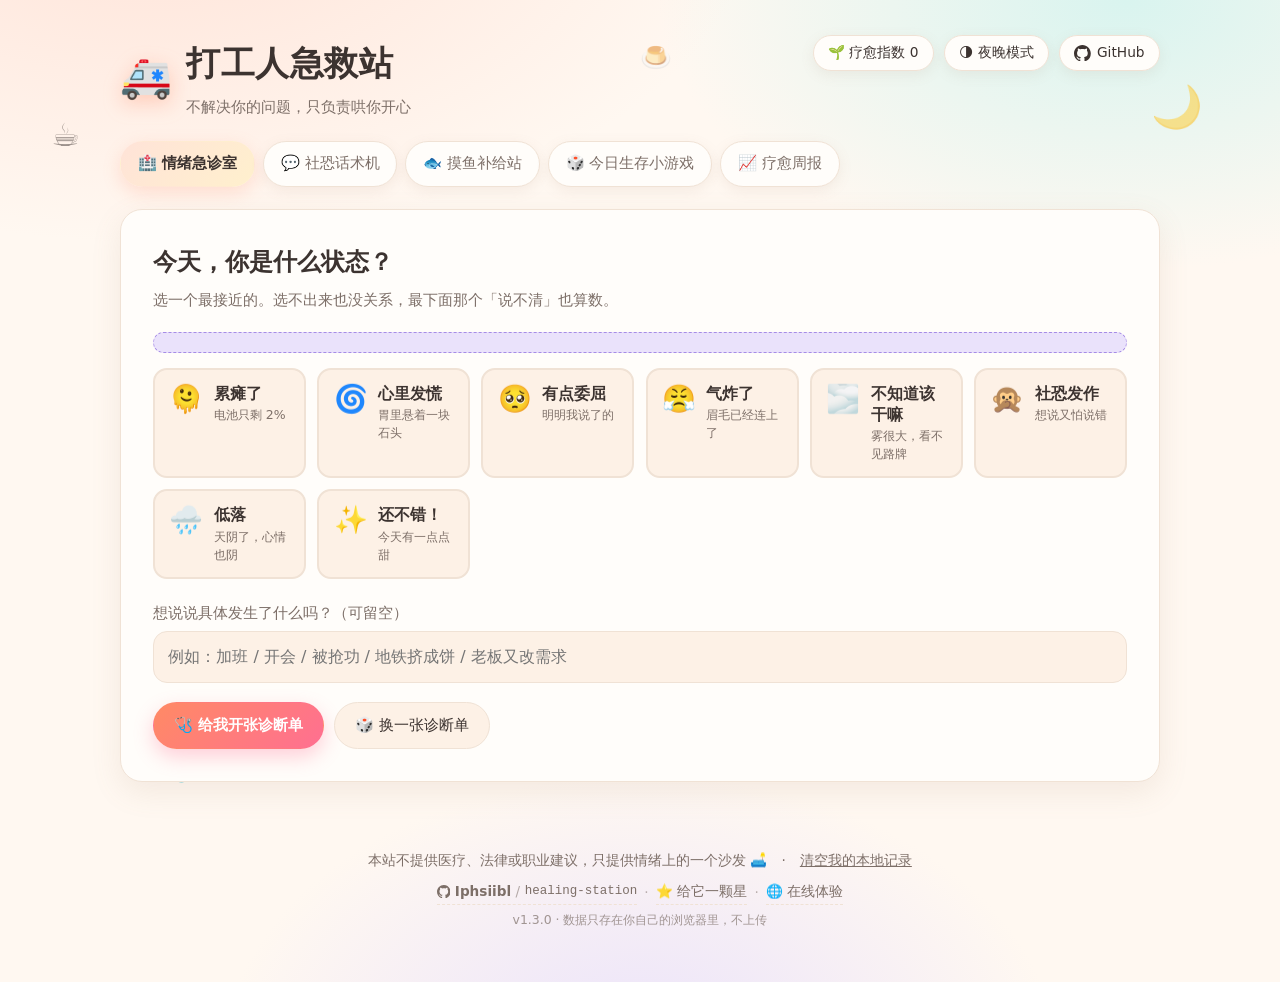
==== healing-station/index.html @ 56b5a08f "feat: 打工人急救站 v1.3.0 —— 五个模块 + GitHub Pages 自动发布 - 情绪急诊室 / 社恐话术机 / 摸鱼补给站 / 今日生存小游戏 / 疗愈周报 - v1.2.1 修复" ====
<!doctype html>
<html lang="zh-CN">
<head>
<meta charset="utf-8">
<meta name="viewport" content="width=device-width, initial-scale=1, viewport-fit=cover">
<title>打工人急救站 · 一个只负责哄你的小站</title>
<meta name="description" content="打工人急救站：情绪急诊室、社恐话术机、摸鱼补给站、今日生存小游戏。把上班的苦，兑换成一点甜。">
<link rel="icon" href="data:image/svg+xml,%3Csvg xmlns='http://www.w3.org/2000/svg' viewBox='0 0 100 100'%3E%3Ctext y='.9em' font-size='90'%3E🚑%3C/text%3E%3C/svg%3E">
<link rel="stylesheet" href="assets/styles.css">
</head>
<body>
<a class="skip-link" href="#main">跳到主要内容</a>

<div class="bg-deco" aria-hidden="true">
  <span class="blob blob-1">☕</span>
  <span class="blob blob-2">🌙</span>
  <span class="blob blob-3">🫧</span>
  <span class="blob blob-4">🌿</span>
  <span class="blob blob-5">🍮</span>
</div>

<header class="site-header">
  <div class="brand">
    <span class="brand-mark" aria-hidden="true">🚑</span>
    <div class="brand-text">
      <h1>打工人急救站</h1>
      <p class="brand-sub">不解决你的问题，只负责哄你开心</p>
    </div>
  </div>
  <div class="header-tools">
    <button class="chip chip-btn" id="energyChip" type="button" title="点击查看本周疗愈周报">疗愈指数 0</button>
    <button class="chip-btn" id="themeToggle" type="button" aria-pressed="false">🌗 夜晚模式</button>
    <a class="chip-btn gh-chip" href="https://github.com/Iphsiibl/healing-station" target="_blank" rel="noopener noreferrer"
       title="本项目的 GitHub 仓库：Iphsiibl/healing-station" aria-label="本项目的 GitHub 仓库 Iphsiibl/healing-station">
      <svg class="gh-mark" viewBox="0 0 16 16" aria-hidden="true" focusable="false"><path fill="currentColor" d="M8 0C3.58 0 0 3.58 0 8c0 3.54 2.29 6.53 5.47 7.59.4.07.55-.17.55-.38 0-.19-.01-.82-.01-1.49-2.01.37-2.53-.49-2.69-.94-.09-.23-.48-.94-.82-1.13-.28-.15-.68-.52-.01-.53.63-.01 1.08.58 1.23.82.72 1.21 1.87.87 2.33.66.07-.52.28-.87.51-1.07-1.78-.2-3.64-.89-3.64-3.95 0-.87.31-1.59.82-2.15-.08-.2-.36-1.02.08-2.12 0 0 .67-.21 2.2.82.64-.18 1.32-.27 2-.27s1.36.09 2 .27c1.53-1.04 2.2-.82 2.2-.82.44 1.1.16 1.92.08 2.12.51.56.82 1.27.82 2.15 0 3.07-1.87 3.75-3.65 3.95.29.25.54.73.54 1.48 0 1.07-.01 1.93-.01 2.2 0 .21.15.46.55.38A8.012 8.012 0 0 0 16 8c0-4.42-3.58-8-8-8Z"/></svg>
      <span>GitHub</span>
    </a>
  </div>
</header>

<nav class="tabs" role="tablist" aria-label="功能模块">
  <button class="tab is-active" role="tab" id="tab-clinic" aria-controls="panel-clinic" aria-selected="true" type="button">🏥 情绪急诊室</button>
  <button class="tab" role="tab" id="tab-talk" aria-controls="panel-talk" aria-selected="false" type="button">💬 社恐话术机</button>
  <button class="tab" role="tab" id="tab-fish" aria-controls="panel-fish" aria-selected="false" type="button">🐟 摸鱼补给站</button>
  <button class="tab" role="tab" id="tab-game" aria-controls="panel-game" aria-selected="false" type="button">🎲 今日生存小游戏</button>
  <button class="tab" role="tab" id="tab-report" aria-controls="panel-report" aria-selected="false" type="button">📈 疗愈周报</button>
</nav>

<main id="main">
  <!-- ============ 情绪急诊室 ============ -->
  <section class="panel is-active" id="panel-clinic" role="tabpanel" aria-labelledby="tab-clinic" tabindex="-1">
    <form class="card" id="clinicForm" novalidate>
      <h2 class="card-title">今天，你是什么状态？</h2>
      <p class="card-hint">选一个最接近的。选不出来也没关系，最下面那个「说不清」也算数。</p>

      <p class="welcome-back" id="clinicWelcome" hidden></p>

      <div class="mood-grid" id="moodGrid" role="radiogroup" aria-label="选择今天的心情"></div>

      <label class="field" for="clinicKeyword">
        <span class="field-label">想说说具体发生了什么吗？（可留空）</span>
        <input id="clinicKeyword" type="text" maxlength="40" autocomplete="off"
               placeholder="例如：加班 / 开会 / 被抢功 / 地铁挤成饼 / 老板又改需求">
      </label>

      <div class="btn-row">
        <button class="btn primary" type="submit">🩺 给我开张诊断单</button>
        <button class="btn ghost" type="button" id="clinicAgain">🎲 换一张诊断单</button>
      </div>
    </form>

    <div class="result-card" id="clinicResult" hidden aria-live="polite">
      <div class="stamp" aria-hidden="true">已诊断 · 不收费</div>
      <p class="result-kicker" id="clinicMoodName">诊断书</p>
      <h3 class="result-title" id="clinicTitle"></h3>
      <p class="result-cause" id="clinicCause"></p>
      <h4 class="result-sub">🧪 病历分析</h4>
      <ul class="result-list" id="clinicAnalysis"></ul>
      <h4 class="result-sub">💊 今日处方</h4>
      <ul class="result-list remedies" id="clinicRemedies"></ul>
      <h4 class="result-sub">💌 来自值班护士的话</h4>
      <p class="result-blessing" id="clinicBlessing"></p>
      <div class="btn-row">
        <button class="btn ghost" type="button" id="clinicCopy">📋 复制诊断单</button>
        <button class="btn ghost" type="button" id="clinicShare">🔗 复制分享链接</button>
      </div>
    </div>
  </section>

  <!-- ============ 社恐话术机 ============ -->
  <section class="panel" id="panel-talk" role="tabpanel" aria-labelledby="tab-talk" tabindex="-1" hidden>
    <div class="card">
      <h2 class="card-title">遇到什么场面了？</h2>
      <p class="card-hint">挑一个最像你今天的，点一下。话术分三档：<b>怂</b>（安全牌）、<b>稳</b>（专业但有边界）、<b>浪</b>（幽默，胆子大）。</p>
      <div class="scene-grid" id="sceneGrid" role="group" aria-label="选择职场场景"></div>
    </div>

    <div class="result-card" id="talkResult" hidden aria-live="polite">
      <p class="result-kicker" id="talkSceneName">话术</p>
      <h3 class="result-title" id="talkTitle"></h3>
      <div class="tone-tabs" role="tablist" aria-label="选择语气">
        <button class="tone-btn is-active" role="tab" data-tone="safe" aria-selected="true" type="button">🙈 怂 · 安全牌</button>
        <button class="tone-btn" role="tab" data-tone="pro" aria-selected="false" type="button">🧊 稳 · 有边界</button>
        <button class="tone-btn" role="tab" data-tone="wild" aria-selected="false" type="button">🎪 浪 · 胆子大</button>
      </div>
      <div class="reply-card" id="replyCard">
        <p class="reply-text" id="replyText"></p>
        <div class="btn-row">
          <button class="btn primary" type="button" id="replyCopy">📋 复制这句</button>
          <button class="btn ghost" type="button" id="replyReroll">🔁 换一句</button>
        </div>
      </div>
      <p class="tip" id="talkTip"></p>
    </div>
  </section>

  <!-- ============ 摸鱼补给站 ============ -->
  <section class="panel" id="panel-fish" role="tabpanel" aria-labelledby="tab-fish" tabindex="-1" hidden>
    <div class="card">
      <h2 class="card-title">先假装你在工作</h2>
      <p class="card-hint">挑一个背景音，把音量调到刚好盖住键盘声。全部声音由算法实时合成，不加载任何音频文件，断网也能用。</p>
      <div class="sound-grid" id="soundGrid" role="group" aria-label="选择背景音"></div>
      <p class="sound-status" id="soundStatus" role="status" aria-live="polite">还没有在放声音 · 点一个背景音试试 🌧️</p>

      <label class="field" for="volRange">
        <span class="field-label">音量 <span id="volValue">50%</span></span>
        <input id="volRange" type="range" min="0" max="100" value="50" />
      </label>

      <div class="btn-row">
        <button class="btn ghost" type="button" id="soundStop">⏹ 停止播放</button>
        <button class="btn primary" type="button" id="bossKey">🕵 老板键（Esc）</button>
      </div>
      <p class="tip">小技巧：随时按 <b>Esc</b>（或点右上角的「老板键」），整站会立刻变成一份正在进行的「Q3 业务复盘」。</p>
    </div>

    <div class="card pomo-card">
      <h2 class="card-title">番茄钟 · 假装专注</h2>
      <p class="card-hint">25 分钟专注，5 分钟休息。到点有提示音。</p>
      <div class="pomo">
        <svg class="pomo-ring" viewBox="0 0 120 120" aria-hidden="true">
          <circle class="pomo-track" cx="60" cy="60" r="52"></circle>
          <circle class="pomo-prog" id="pomoRing" cx="60" cy="60" r="52"></circle>
        </svg>
        <div class="pomo-face">
          <p class="pomo-time" id="pomoTime">25:00</p>
          <p class="pomo-mode" id="pomoMode">专注中（未开始）</p>
        </div>
      </div>
      <div class="btn-row">
        <button class="btn primary" type="button" id="pomoStart">▶ 开始</button>
        <button class="btn ghost" type="button" id="pomoReset">↺ 重置</button>
        <button class="btn ghost" type="button" id="pomoModeBtn">🔄 切换 25 / 5 分钟</button>
      </div>
    </div>
  </section>

  <!-- ============ 今日生存小游戏 ============ -->
  <section class="panel" id="panel-game" role="tabpanel" aria-labelledby="tab-game" tabindex="-1" hidden>
    <div class="card story-card" id="storyCard">
      <h2 class="card-title">今天能准时下班吗？</h2>
      <p class="card-hint">一部只有几个按钮的职场生存剧。没有正确答案，只有一条属于你的路。</p>
      <div class="story-head">
        <span class="story-emoji" id="storyEmoji">🌅</span>
        <div class="story-head-text">
          <h3 class="story-scene" id="storyScene">早上 8:55，工位</h3>
          <p class="story-hearts" id="storyHearts"></p>
        </div>
      </div>
      <p class="story-text" id="storyText"></p>
      <div class="story-choices" id="storyChoices" role="group" aria-label="选择你的行动"></div>
      <p class="story-tip" id="storyTip" hidden></p>
      <div class="btn-row">
        <button class="btn ghost" type="button" id="storyRestart">🔁 重新开始</button>
        <button class="btn ghost" type="button" id="storyPathBtn">📜 看我走了哪条路</button>
      </div>
      <pre class="story-path" id="storyPath" hidden></pre>
    </div>

    <div class="result-card" id="storyEndingCard" hidden aria-live="polite">
      <div class="stamp" aria-hidden="true">今日结局</div>
      <p class="result-kicker" id="storyEndGrade"></p>
      <h3 class="result-title" id="storyEndTitle"></h3>
      <p class="result-cause" id="storyEndDesc"></p>
      <h4 class="result-sub">💌 来自值班护士的话</h4>
      <p class="result-blessing" id="storyEndComfort"></p>
      <h4 class="result-sub">🧭 下次可以试试</h4>
      <p class="tip" id="storyEndTip"></p>
      <div class="btn-row">
        <button class="btn primary" type="button" id="storyAgain">🔁 再来一局</button>
      </div>
    </div>
  </section>
  <!-- ============ 疗愈周报 ============ -->
  <section class="panel" id="panel-report" role="tabpanel" aria-labelledby="tab-report" tabindex="-1" hidden>
    <div class="card">
      <h2 class="card-title">本周，你被哄了几次？</h2>
      <p class="card-hint">所有记录只存在你自己的浏览器里，不上传、不联网。</p>

      <div class="report-empty" id="reportEmpty" hidden>
        <p class="report-empty-emoji" aria-hidden="true">🫙</p>
        <p>本周还是空的。</p>
        <p class="tip">先去急诊室开一张诊断单，或者去摸鱼补给站听三分钟雨。</p>
      </div>

      <div class="report-body" id="reportBody">
        <p class="report-summary" id="reportSummary"></p>
        <div class="report-stats" id="reportStats"></div>
        <h4 class="result-sub">📊 近 7 天</h4>
        <div class="report-chart" id="reportChart" role="img" aria-label="近七天使用次数柱状图"></div>
        <h4 class="result-sub">🏷️ 这周的高频关键词</h4>
        <div class="report-tags" id="reportTags"></div>
        <div class="btn-row">
          <button class="btn primary" type="button" id="reportCopy">📋 复制我的周报</button>
          <button class="btn ghost" type="button" id="reportToClinic">🏥 回到急诊室</button>
        </div>
      </div>
    </div>
  </section>
</main>

<footer class="site-footer">
  <p>本站不提供医疗、法律或职业建议，只提供情绪上的一个沙发 🛋️　·　<a href="#" id="resetData">清空我的本地记录</a></p>
  <p class="footer-gh">
    <a class="gh-link" href="https://github.com/Iphsiibl/healing-station" target="_blank" rel="noopener noreferrer" title="在 GitHub 上查看本项目源码">
      <svg class="gh-mark" viewBox="0 0 16 16" aria-hidden="true" focusable="false"><path fill="currentColor" d="M8 0C3.58 0 0 3.58 0 8c0 3.54 2.29 6.53 5.47 7.59.4.07.55-.17.55-.38 0-.19-.01-.82-.01-1.49-2.01.37-2.53-.49-2.69-.94-.09-.23-.48-.94-.82-1.13-.28-.15-.68-.52-.01-.53.63-.01 1.08.58 1.23.82.72 1.21 1.87.87 2.33.66.07-.52.28-.87.51-1.07-1.78-.2-3.64-.89-3.64-3.95 0-.87.31-1.59.82-2.15-.08-.2-.36-1.02.08-2.12 0 0 .67-.21 2.2.82.64-.18 1.32-.27 2-.27s1.36.09 2 .27c1.53-1.04 2.2-.82 2.2-.82.44 1.1.16 1.92.08 2.12.51.56.82 1.27.82 2.15 0 3.07-1.87 3.75-3.65 3.95.29.25.54.73.54 1.48 0 1.07-.01 1.93-.01 2.2 0 .21.15.46.55.38A8.012 8.012 0 0 0 16 8c0-4.42-3.58-8-8-8Z"/></svg>
      <span class="gh-owner">Iphsiibl</span><span class="gh-sep">/</span><span class="gh-repo">healing-station</span>
    </a>
    <span class="gh-dot">·</span>
    <a class="gh-link" href="https://github.com/Iphsiibl/healing-station/stargazers" target="_blank" rel="noopener noreferrer">⭐ 给它一颗星</a>
    <span class="gh-dot">·</span>
    <a class="gh-link" href="https://iphsiibl.github.io/healing-station/" target="_blank" rel="noopener noreferrer">🌐 在线体验</a>
  </p>
  <p class="version">v1.3.0 · 数据只存在你自己的浏览器里，不上传</p>
</footer>

<div class="boss-screen" id="bossScreen" role="dialog" aria-modal="true" aria-label="正在开会" tabindex="-1" hidden>
  <div class="boss-doc">
    <div class="boss-doc-head">
      <h2>Q3 业务复盘 &amp; 下阶段目标对齐</h2>
      <span class="boss-tag">内部资料 · 请勿外传</span>
    </div>
    <table class="boss-table">
      <thead>
        <tr><th>指标</th><th>本季度</th><th>目标</th><th>状态</th></tr>
      </thead>
      <tbody>
        <tr><td>活跃用户</td><td>128,400</td><td>130,000</td><td>98.8%</td></tr>
        <tr><td>人均时长</td><td>27.4 分钟</td><td>30 分钟</td><td>91.3%</td></tr>
        <tr><td>下季度核心目标</td><td colspan="3">把新用户首周留存从 42% 提升到 55%</td></tr>
      </tbody>
    </table>
    <ul class="boss-list">
      <li>① 数据口径已与增长组对齐，待最终确认</li>
      <li>② 埋点方案本周五前补充完整</li>
      <li>③ 下阶段重点：留存 &gt; 拉新</li>
    </ul>
    <p class="boss-hint">点击任意处返回 · 或按 Esc</p>
  </div>
</div>

<script src="assets/js/data-moods.js"></script>
<script src="assets/js/data-scenes.js"></script>
<script src="assets/js/data-story.js"></script>
<script src="assets/js/engine.js"></script>
<script src="assets/js/audio.js"></script>
<script src="assets/js/app.js"></script>
</body>
</html>
---- healing-station/assets/styles.css ----
/* =========================================================
   打工人急救站 · 样式
   设计基调：奶油纸 + 柔和光晕 + 手账感卡片
   ========================================================= */

:root {
  --cream: #fff8f1;
  --cream-2: #fdf1e6;
  --paper: #fffdfa;
  --ink: #3c3330;
  --ink-soft: #7d6f68;
  --line: #f0e2d5;
  --coral: #ff8a65;
  --coral-soft: #ffe3d8;
  --mint: #3fbfad;
  --mint-soft: #d9f4ef;
  --butter: #ffca5c;
  --butter-soft: #fff0cd;
  --lilac: #a68ce6;
  --lilac-soft: #eae2fb;
  --radius: 22px;
  --radius-sm: 14px;
  --shadow: 0 10px 30px rgba(160, 120, 95, .12);
  --shadow-soft: 0 4px 14px rgba(160, 120, 95, .10);
  --speed: .35s;
}

html[data-theme="night"] {
  --cream: #1b1a22;
  --cream-2: #23212c;
  --paper: #262430;
  --ink: #f2ece6;
  --ink-soft: #b3a9bf;
  --line: #3a3746;
  --coral-soft: #4a2f2a;
  --mint-soft: #1f3b38;
  --butter-soft: #46391c;
  --lilac-soft: #332c48;
  --shadow: 0 10px 30px rgba(0, 0, 0, .38);
  --shadow-soft: 0 4px 14px rgba(0, 0, 0, .30);
}

* { box-sizing: border-box; }

html, body { margin: 0; padding: 0; }

body {
  min-height: 100vh;
  font-family: "PingFang SC", "Hiragino Sans GB", "Microsoft YaHei", "Noto Sans SC", system-ui, -apple-system, "Segoe UI", sans-serif;
  color: var(--ink);
  background:
    radial-gradient(1100px 620px at 12% -10%, var(--coral-soft) 0%, transparent 55%),
    radial-gradient(900px 520px at 88% 0%, var(--mint-soft) 0%, transparent 52%),
    radial-gradient(760px 520px at 50% 108%, var(--lilac-soft) 0%, transparent 55%),
    var(--cream);
  line-height: 1.7;
  -webkit-font-smoothing: antialiased;
  overflow-x: hidden;
}

.skip-link {
  position: absolute; left: -9999px; top: 0;
  background: var(--ink); color: var(--cream);
  padding: .6rem 1rem; border-radius: 0 0 12px 0; z-index: 99;
}
.skip-link:focus { left: 0; }

:focus-visible {
  outline: 3px solid var(--lilac);
  outline-offset: 2px;
  border-radius: 8px;
}

/* ---------- 背景漂浮装饰 ---------- */
.bg-deco { position: fixed; inset: 0; pointer-events: none; z-index: 0; }
.blob { position: absolute; font-size: 2rem; opacity: .5; filter: blur(.2px); animation: float 14s ease-in-out infinite; }
.blob-1 { left: 4%; top: 12%; animation-delay: 0s; }
.blob-2 { right: 6%; top: 8%; animation-delay: -3s; font-size: 2.6rem; }
.blob-3 { left: 12%; bottom: 12%; animation-delay: -6s; }
.blob-4 { right: 12%; bottom: 16%; animation-delay: -9s; font-size: 1.8rem; }
.blob-5 { left: 50%; top: 4%; animation-delay: -4s; font-size: 1.6rem; }
@keyframes float {
  0%, 100% { transform: translateY(0) rotate(0deg); }
  50% { transform: translateY(-18px) rotate(8deg); }
}
@media (prefers-reduced-motion: reduce) {
  .blob { animation: none; }
  * { transition-duration: .01ms !important; animation-duration: .01ms !important; }
}

/* ---------- 页头 ---------- */
.site-header, .tabs, main, .site-footer { position: relative; z-index: 1; }

.site-header {
  max-width: 1080px; margin: 0 auto;
  padding: 2.2rem 1.25rem 1rem;
  display: flex; align-items: flex-start; justify-content: space-between; gap: 1rem; flex-wrap: wrap;
}

.brand { display: flex; align-items: center; gap: .9rem; }
.brand-mark {
  font-size: 2.6rem; line-height: 1;
  filter: drop-shadow(0 6px 10px rgba(255, 138, 101, .35));
  animation: breathe 3.6s ease-in-out infinite;
}
@keyframes breathe {
  0%, 100% { transform: scale(1); }
  50% { transform: scale(1.09) rotate(-4deg); }
}
.brand h1 { margin: 0; font-size: clamp(1.5rem, 4vw, 2.1rem); letter-spacing: .5px; }
.brand-sub { margin: .1rem 0 0; color: var(--ink-soft); font-size: .92rem; }

.header-tools { display: flex; align-items: center; gap: .6rem; flex-wrap: wrap; }
.chip {
  background: var(--paper); border: 1px solid var(--line); color: var(--ink-soft);
  border-radius: 999px; padding: .32rem .85rem; font-size: .86rem; box-shadow: var(--shadow-soft);
  white-space: nowrap;
}
.chip-btn {
  font: inherit; cursor: pointer;
  background: var(--paper); border: 1px solid var(--line); color: var(--ink);
  border-radius: 999px; padding: .32rem .9rem; font-size: .86rem;
  box-shadow: var(--shadow-soft); transition: transform var(--speed), background var(--speed);
}
.chip-btn:hover { transform: translateY(-2px); background: var(--butter-soft); }

/* ---------- GitHub 标识 ---------- */
.gh-mark { width: 1em; height: 1em; display: inline-block; vertical-align: -.12em; fill: currentColor; }
.chip-btn.gh-chip { display: inline-flex; align-items: center; gap: .38rem; text-decoration: none; color: var(--ink); }
.chip-btn.gh-chip .gh-mark { width: 1.05rem; height: 1.05rem; }
.footer-gh { display: flex; flex-wrap: wrap; align-items: center; justify-content: center; gap: .45rem; margin-top: .5rem !important; }
.site-footer .gh-link {
  display: inline-flex; align-items: center; gap: .28rem;
  color: var(--ink-soft); text-decoration: none;
  border-bottom: 1px dashed var(--line); padding-bottom: 1px;
  transition: color var(--speed), border-color var(--speed);
}
.site-footer .gh-link:hover { color: var(--ink); border-bottom-color: var(--mint); }
.gh-owner { font-weight: 600; }
.gh-sep { opacity: .55; }
.gh-repo { font-family: ui-monospace, SFMono-Regular, Menlo, Consolas, monospace; font-size: .92em; }
.gh-dot { opacity: .5; }

/* ---------- 标签导航 ---------- */
.tabs {
  max-width: 1080px; margin: 0 auto; padding: .4rem 1.25rem 0;
  display: flex; gap: .5rem; flex-wrap: wrap;
}
.tab {
  font: inherit; cursor: pointer;
  border: 1px solid var(--line); background: var(--paper); color: var(--ink-soft);
  padding: .55rem 1.05rem; border-radius: 999px; font-size: .95rem;
  box-shadow: var(--shadow-soft);
  transition: transform var(--speed), color var(--speed), background var(--speed), box-shadow var(--speed);
}
.tab:hover { transform: translateY(-2px); color: var(--ink); }
.tab.is-active {
  color: var(--ink); font-weight: 600;
  background: linear-gradient(135deg, var(--coral-soft), var(--butter-soft));
  border-color: transparent;
  box-shadow: 0 6px 18px rgba(255, 138, 101, .22);
}

/* ---------- 主区域 ---------- */
main { max-width: 1080px; margin: 0 auto; padding: 1.4rem 1.25rem 2.5rem; }
.panel { display: none; animation: rise .45s ease both; }
.panel.is-active { display: block; }
@keyframes rise { from { opacity: 0; transform: translateY(12px); } to { opacity: 1; transform: none; } }

.card {
  background: var(--paper); border: 1px solid var(--line); border-radius: var(--radius);
  padding: clamp(1.1rem, 3vw, 2rem); box-shadow: var(--shadow);
}
.card-title { margin: 0 0 .3rem; font-size: clamp(1.15rem, 2.6vw, 1.5rem); }
.card-hint { margin: 0 0 1.2rem; color: var(--ink-soft); font-size: .93rem; }

/* ---------- 心情选择 ---------- */
.mood-grid {
  display: grid; gap: .7rem;
  grid-template-columns: repeat(auto-fill, minmax(140px, 1fr));
  margin-bottom: 1.3rem;
}
.mood-btn {
  font: inherit; cursor: pointer; text-align: left;
  border: 2px solid var(--line); background: var(--cream-2); color: var(--ink);
  border-radius: var(--radius-sm); padding: .8rem .9rem;
  display: flex; align-items: flex-start; gap: .65rem;
  transition: transform var(--speed), border-color var(--speed), background var(--speed), box-shadow var(--speed);
}
.mood-btn:hover { transform: translateY(-3px); box-shadow: var(--shadow-soft); }
.mood-btn .mood-emoji { font-size: 1.7rem; line-height: 1.2; }
.mood-text {
  display: flex; flex-direction: column; gap: .15rem;
  min-width: 0; text-align: left;
}
.mood-btn .mood-name { font-weight: 600; font-size: .98rem; line-height: 1.35; }
.mood-btn .mood-desc { display: block; color: var(--ink-soft); font-size: .78rem; line-height: 1.45; }
.mood-btn[aria-checked="true"],
.mood-btn.is-selected {
  border-color: var(--coral); background: var(--coral-soft);
  box-shadow: 0 6px 18px rgba(255, 138, 101, .22);
}
.mood-btn.is-selected .mood-desc { color: var(--ink-soft); opacity: .85; }

/* ---------- 表单 ---------- */
.field { display: block; margin-bottom: 1.2rem; }
.field-label { display: block; font-size: .92rem; color: var(--ink-soft); margin-bottom: .4rem; }
.field input, .field select, .field textarea {
  width: 100%; font: inherit; color: var(--ink);
  background: var(--cream-2); border: 1px solid var(--line);
  border-radius: var(--radius-sm); padding: .7rem .9rem;
  transition: border-color var(--speed), box-shadow var(--speed);
}
.field input:focus, .field select:focus, .field textarea:focus {
  outline: none; border-color: var(--coral);
  box-shadow: 0 0 0 3px var(--coral-soft);
}

.btn-row { display: flex; gap: .6rem; flex-wrap: wrap; margin-top: .4rem; }
.btn {
  font: inherit; cursor: pointer; border-radius: 999px;
  padding: .62rem 1.25rem; font-size: .95rem; border: 1px solid transparent;
  transition: transform var(--speed), box-shadow var(--speed), background var(--speed), filter var(--speed);
}
.btn:hover { transform: translateY(-2px); }
.btn:active { transform: translateY(0) scale(.98); }
.btn.primary {
  background: linear-gradient(135deg, var(--coral), #ff6f91); color: #fff; font-weight: 600;
  box-shadow: 0 8px 20px rgba(255, 111, 145, .32);
}
.btn.primary:hover { filter: brightness(1.05); }
.btn.ghost { background: var(--cream-2); border-color: var(--line); color: var(--ink); }
.btn.ghost:hover { background: var(--butter-soft); }
.btn.small { padding: .38rem .8rem; font-size: .84rem; }

/* ---------- 诊断单 ---------- */
.result-card {
  position: relative; margin-top: 1.3rem;
  background: var(--paper); border: 1px solid var(--line); border-radius: var(--radius);
  padding: clamp(1.1rem, 3vw, 2rem); box-shadow: var(--shadow);
  animation: pop .5s cubic-bezier(.2, 1.3, .4, 1) both;
  overflow: hidden;
}
@keyframes pop { from { opacity: 0; transform: translateY(16px) scale(.97); } to { opacity: 1; transform: none; } }
.result-card::before {
  content: ""; position: absolute; inset: 0;
  background: repeating-linear-gradient(0deg, transparent, transparent 30px, rgba(120, 90, 70, .06) 30px, rgba(120, 90, 70, .06) 31px);
  pointer-events: none;
}
.stamp {
  position: absolute; top: 1rem; right: 1rem;
  border: 2px dashed var(--coral); color: var(--coral);
  border-radius: 10px; padding: .25rem .6rem; font-size: .72rem;
  transform: rotate(8deg); letter-spacing: 1px; opacity: .85;
  background: var(--paper);
}
.result-kicker { margin: 0; color: var(--ink-soft); font-size: .88rem; letter-spacing: 1px; }
.result-title { margin: .2rem 0 .5rem; font-size: clamp(1.15rem, 3vw, 1.55rem); }
.result-cause { margin: 0 0 1.1rem; color: var(--ink-soft); }
.result-sub { margin: 1.2rem 0 .45rem; font-size: .95rem; color: var(--mint); }
html[data-theme="night"] .result-sub { color: var(--mint); }
.result-list { margin: 0; padding-left: 1.15rem; }
.result-list li { margin-bottom: .45rem; }
.result-list.remedies li { margin-bottom: .8rem; }
.remedy-title { display: block; color: var(--coral); font-weight: 600; font-size: 1rem; }
.remedy-desc { display: block; color: var(--ink-soft); font-size: .92rem; line-height: 1.75; }
.result-blessing {
  margin: .4rem 0 1.2rem; padding: .9rem 1.1rem;
  background: var(--butter-soft); border-radius: var(--radius-sm);
  border-left: 4px solid var(--butter); font-size: 1.02rem;
}
.tip { margin: 1.1rem 0 0; color: var(--ink-soft); font-size: .9rem; }

/* 结果卡刷新时的轻微弹跳 */
.result-card.is-fresh { animation: pop .5s cubic-bezier(.2, 1.3, .4, 1) both; }

/* ---------- 轻提示 ---------- */
.hs-toast {
  position: fixed; left: 50%; bottom: 2rem; transform: translateX(-50%);
  background: var(--ink); color: var(--cream);
  padding: .6rem 1.1rem; border-radius: 999px; font-size: .9rem;
  box-shadow: var(--shadow); z-index: 999;
  animation: toast-in .3s ease both;
  max-width: 90vw; text-align: center;
}
.hs-toast.is-out { animation: toast-out .45s ease both; }
@keyframes toast-in { from { opacity: 0; transform: translate(-50%, 12px); } to { opacity: 1; transform: translate(-50%, 0); } }
@keyframes toast-out { to { opacity: 0; transform: translate(-50%, 12px); } }

/* ---------- 场景选择 ---------- */
.scene-grid {
  display: grid; gap: .7rem;
  grid-template-columns: repeat(auto-fill, minmax(210px, 1fr));
}
.scene-btn {
  font: inherit; cursor: pointer; text-align: left;
  background: var(--cream-2); border: 1px solid var(--line); color: var(--ink);
  border-radius: var(--radius-sm); padding: .8rem .95rem;
  display: flex; gap: .7rem; align-items: flex-start;
  transition: transform var(--speed), border-color var(--speed), background var(--speed), box-shadow var(--speed);
}
.scene-btn:hover { transform: translateY(-3px); box-shadow: var(--shadow-soft); }
.scene-btn .scene-emoji { font-size: 1.5rem; line-height: 1.3; }
.scene-text {
  display: flex; flex-direction: column; gap: .15rem;
  min-width: 0; text-align: left;
}
.scene-btn .scene-name { font-weight: 600; display: block; line-height: 1.35; }
.scene-btn .scene-desc { color: var(--ink-soft); font-size: .82rem; line-height: 1.45; }
.scene-btn[aria-pressed="true"],
.scene-btn.is-selected {
  border-color: var(--mint); background: var(--mint-soft);
  box-shadow: 0 6px 18px rgba(63, 191, 173, .2);
}

/* ---------- 话术 ---------- */
.tone-tabs { display: flex; gap: .5rem; flex-wrap: wrap; margin: .3rem 0 1rem; }
.tone-btn {
  font: inherit; cursor: pointer; font-size: .9rem;
  border: 1px solid var(--line); background: var(--cream-2); color: var(--ink-soft);
  border-radius: 999px; padding: .4rem .95rem; transition: all var(--speed);
}
.tone-btn:hover { color: var(--ink); transform: translateY(-2px); }
.tone-btn.is-active {
  background: linear-gradient(135deg, var(--lilac-soft), var(--mint-soft));
  color: var(--ink); font-weight: 600; border-color: transparent;
}
.reply-card {
  background: var(--cream-2); border: 1px dashed var(--line); border-radius: var(--radius-sm);
  padding: 1.1rem 1.2rem;
}
.reply-text { margin: 0 0 .9rem; font-size: 1.05rem; line-height: 1.85; white-space: pre-wrap; }

/* ---------- 页脚 ---------- */
.site-footer {
  max-width: 1080px; margin: 0 auto; padding: 1.4rem 1.25rem 3rem;
  color: var(--ink-soft); font-size: .85rem; text-align: center;
}
.site-footer p { margin: .25rem 0; }
.site-footer a { color: var(--ink-soft); }
.version { opacity: .7; font-size: .78rem; }

/* ---------- 摸鱼补给站：背景音 ---------- */
.sound-grid {
  display: grid; gap: .7rem;
  grid-template-columns: repeat(auto-fill, minmax(210px, 1fr));
  margin-bottom: 1.2rem;
}
.sound-btn {
  font: inherit; cursor: pointer; text-align: left;
  background: var(--cream-2); border: 1px solid var(--line); color: var(--ink);
  border-radius: var(--radius-sm); padding: .8rem .95rem;
  display: flex; gap: .7rem; align-items: flex-start;
  transition: transform var(--speed), border-color var(--speed), background var(--speed), box-shadow var(--speed);
}
.sound-btn:hover { transform: translateY(-3px); box-shadow: var(--shadow-soft); }
.sound-btn .sound-emoji { font-size: 1.5rem; line-height: 1.3; }
.sound-text { display: flex; flex-direction: column; gap: .15rem; min-width: 0; text-align: left; }
.sound-btn .sound-name { font-weight: 600; line-height: 1.35; }
.sound-btn .sound-desc { color: var(--ink-soft); font-size: .82rem; line-height: 1.45; }
.sound-btn.is-playing {
  border-color: var(--mint); background: var(--mint-soft);
  box-shadow: 0 6px 18px rgba(63, 191, 173, .2);
}
.sound-btn.is-playing .sound-emoji { animation: bob 1.6s ease-in-out infinite; }
@keyframes bob { 0%, 100% { transform: translateY(0); } 50% { transform: translateY(-4px); } }

.sound-status {
  margin: -.5rem 0 1.1rem; padding: .5rem .85rem;
  font-size: .88rem; color: var(--ink-soft);
  background: var(--mint-soft); border-radius: var(--radius-sm);
  border-left: 4px solid var(--mint);
}
.sound-status:empty { display: none; }

input[type="range"] {
  width: 100%; height: 1.6rem;
  -webkit-appearance: none; appearance: none; background: transparent; cursor: pointer;
}
input[type="range"]::-webkit-slider-runnable-track {
  height: .55rem; border-radius: 999px;
  background: linear-gradient(to right, var(--coral) var(--fill, 50%), var(--line) var(--fill, 50%));
}
input[type="range"]::-webkit-slider-thumb {
  -webkit-appearance: none; appearance: none;
  width: 1.25rem; height: 1.25rem; margin-top: -.36rem; border-radius: 50%;
  background: var(--coral); border: 3px solid #fff;
  box-shadow: 0 2px 8px rgba(224, 107, 94, .35); cursor: pointer;
}
input[type="range"]::-moz-range-track {
  height: .55rem; border-radius: 999px;
  background: linear-gradient(to right, var(--coral) var(--fill, 50%), var(--line) var(--fill, 50%));
}
input[type="range"]::-moz-range-thumb {
  width: 1.1rem; height: 1.1rem; border-radius: 50%;
  background: var(--coral); border: 3px solid #fff; cursor: pointer;
}
input[type="range"]:focus-visible { outline: 2px solid var(--coral); outline-offset: 4px; border-radius: 999px; }

/* ---------- 摸鱼补给站：番茄钟 ---------- */
.pomo-card { margin-top: 1.1rem; }
.pomo {
  position: relative; width: 210px; height: 210px; margin: .4rem auto 1.2rem;
  display: flex; align-items: center; justify-content: center;
}
.pomo-ring { position: absolute; inset: 0; width: 100%; height: 100%; transform: rotate(-90deg); }
.pomo-track { fill: none; stroke: var(--line); stroke-width: 9; }
.pomo-prog {
  fill: none; stroke: url(#none); stroke: var(--coral); stroke-width: 9; stroke-linecap: round;
  transition: stroke-dashoffset .4s linear;
}
.pomo-face { position: relative; text-align: center; }
.pomo-time { margin: 0; font-size: 2.5rem; font-weight: 700; letter-spacing: .04em; font-variant-numeric: tabular-nums; }
.pomo-mode { margin: .2rem 0 0; color: var(--ink-soft); font-size: .9rem; }

/* ---------- 今日生存小游戏 ---------- */
.story-head { display: flex; align-items: center; gap: .9rem; margin-bottom: .9rem; }
.story-emoji { font-size: 2.4rem; line-height: 1; }
.story-head-text { min-width: 0; }
.story-scene { margin: 0; font-size: 1.15rem; }
.story-hearts { margin: .15rem 0 0; font-size: .95rem; letter-spacing: .12em; color: var(--coral); }
.story-text { margin: 0 0 1.1rem; font-size: 1.02rem; line-height: 1.95; }
.story-choices { display: grid; gap: .6rem; }
.choice-btn {
  font: inherit; cursor: pointer; text-align: left;
  background: var(--paper); border: 1px solid var(--line); color: var(--ink);
  border-radius: var(--radius-sm); padding: .85rem 1rem; font-size: .98rem; line-height: 1.6;
  box-shadow: var(--shadow-soft);
  transition: transform var(--speed), border-color var(--speed), background var(--speed), box-shadow var(--speed);
}
.choice-btn:hover {
  transform: translateX(4px);
  border-color: var(--coral); background: var(--coral-soft);
  box-shadow: 0 6px 16px rgba(255, 138, 101, .2);
}
.choice-label { display: block; }
.story-tip {
  margin: 1rem 0 0; padding: .8rem 1rem;
  background: var(--butter-soft); border-radius: var(--radius-sm);
  color: var(--ink-soft); font-size: .93rem; line-height: 1.7;
}
.story-path {
  margin: .9rem 0 0; padding: 1rem 1.1rem; white-space: pre-wrap;
  background: var(--cream-2); border: 1px dashed var(--line); border-radius: var(--radius-sm);
  font: inherit; font-size: .92rem; line-height: 1.8; color: var(--ink-soft);
}

/* ---------- 老板键 ---------- */
.boss-screen {
  position: fixed; inset: 0; z-index: 90;
  background: #f3f5f7; color: #1f2733;
  display: flex; align-items: flex-start; justify-content: center;
  padding: 4vh 3vw; overflow: auto;
  animation: rise .18s ease both;
}
.boss-screen[hidden] { display: none; }
.boss-doc {
  width: min(860px, 100%); background: #fff; border: 1px solid #dfe3e8;
  border-radius: 10px; padding: 2rem 2.2rem; box-shadow: 0 10px 30px rgba(31, 39, 51, .08);
}
.boss-doc-head {
  display: flex; align-items: baseline; justify-content: space-between; gap: 1rem;
  flex-wrap: wrap; border-bottom: 2px solid #e8ebef; padding-bottom: .9rem; margin-bottom: 1.2rem;
}
.boss-doc-head h2 { margin: 0; font-size: 1.35rem; }
.boss-tag { font-size: .78rem; color: #8a94a3; }
.boss-table { width: 100%; border-collapse: collapse; font-size: .92rem; margin-bottom: 1.2rem; }
.boss-table th, .boss-table td { border: 1px solid #e8ebef; padding: .55rem .7rem; text-align: left; }
.boss-table th { background: #f6f8fa; font-weight: 600; }
.boss-list { margin: 0 0 1.4rem; padding-left: 1.2rem; font-size: .92rem; line-height: 1.9; color: #3d4756; }
.boss-hint { margin: 0; font-size: .8rem; color: #98a1ae; text-align: right; }

/* ---------- 疗愈周报 ---------- */
.report-summary {
  font-size: 1rem; line-height: 1.85; color: var(--ink);
  margin: .1rem 0 1rem; padding: .8rem 1rem;
  background: var(--butter-soft); border-radius: var(--radius-sm);
  border-left: 4px solid var(--butter);
}
.report-stats {
  display: grid; grid-template-columns: repeat(auto-fit, minmax(84px, 1fr));
  gap: .55rem; margin-bottom: 1rem;
}
.report-stat {
  display: flex; flex-direction: column; align-items: center; gap: .1rem;
  padding: .7rem .35rem; border-radius: var(--radius-sm);
  background: var(--mint-soft); border: 1px solid var(--line);
}
.report-stat-emoji { font-size: 1.15rem; line-height: 1.4; }
.report-stat-num { font-size: 1.45rem; font-weight: 700; line-height: 1.25; color: var(--coral); }
.report-stat-label { font-size: .76rem; color: var(--ink-soft); }
.report-chart {
  display: grid; grid-template-columns: repeat(7, 1fr); gap: .45rem;
  height: 132px; align-items: end;
  padding: .4rem .2rem 0; border-bottom: 2px solid var(--line);
}
.report-col {
  display: flex; flex-direction: column; align-items: center; justify-content: flex-end;
  height: 100%; gap: .18rem;
}
.report-col-n { font-size: .7rem; color: var(--ink-soft); line-height: 1; }
.report-bar {
  display: block; width: 100%; max-width: 32px; min-height: 6px;
  border-radius: 8px 8px 0 0;
  background: linear-gradient(180deg, var(--coral) 0%, var(--butter) 100%);
  transition: height .45s ease;
}
.report-col-label { font-size: .72rem; color: var(--ink-soft); line-height: 1.4; }
.report-tags { display: flex; flex-wrap: wrap; gap: .45rem; margin-bottom: 1rem; }
.report-tag {
  padding: .3rem .75rem; border-radius: 999px;
  background: var(--lilac-soft); border: 1px solid var(--line); font-size: .84rem;
}
.report-tag.empty { color: var(--ink-soft); background: transparent; }
.report-empty { text-align: center; padding: 1.4rem .5rem; color: var(--ink-soft); }
.report-empty p { margin: .2rem 0; }
.report-empty-emoji { font-size: 2.6rem; line-height: 1.2; }

/* ---------- 记忆上次的心情 ---------- */
.welcome-back {
  display: flex; align-items: center; gap: .6rem; flex-wrap: wrap;
  margin: .1rem 0 .9rem; padding: .6rem .9rem;
  border-radius: var(--radius-sm);
  background: var(--lilac-soft); border: 1px dashed var(--lilac);
  font-size: .9rem;
}
.welcome-text { flex: 1 1 220px; }
.welcome-btn {
  font: inherit; font-size: .84rem; cursor: pointer;
  padding: .3rem .8rem; border-radius: 999px;
  background: var(--paper); color: var(--ink);
  border: 1px solid var(--lilac);
  transition: transform var(--speed), box-shadow var(--speed);
}
.welcome-btn:hover { transform: translateY(-2px); box-shadow: var(--shadow-soft); }

/* ---------- 键盘可达性 ---------- */
:focus-visible {
  outline: 3px solid var(--coral);
  outline-offset: 3px;
  border-radius: 12px;
}

/* ---------- 响应式 ---------- */
@media (max-width: 640px) {
  .site-header { padding-top: 1.4rem; }
  .stamp { position: static; display: inline-block; margin-bottom: .6rem; }
  .mood-grid { grid-template-columns: repeat(auto-fill, minmax(128px, 1fr)); }
  .brand-mark { font-size: 2.1rem; }
  .pomo { width: 170px; height: 170px; }
  .pomo-time { font-size: 2rem; }
  .boss-doc { padding: 1.4rem 1.2rem; }
  .report-chart { height: 112px; gap: .25rem; }
  .report-stat { padding: .55rem .25rem; }
  .report-stat-num { font-size: 1.2rem; }
}
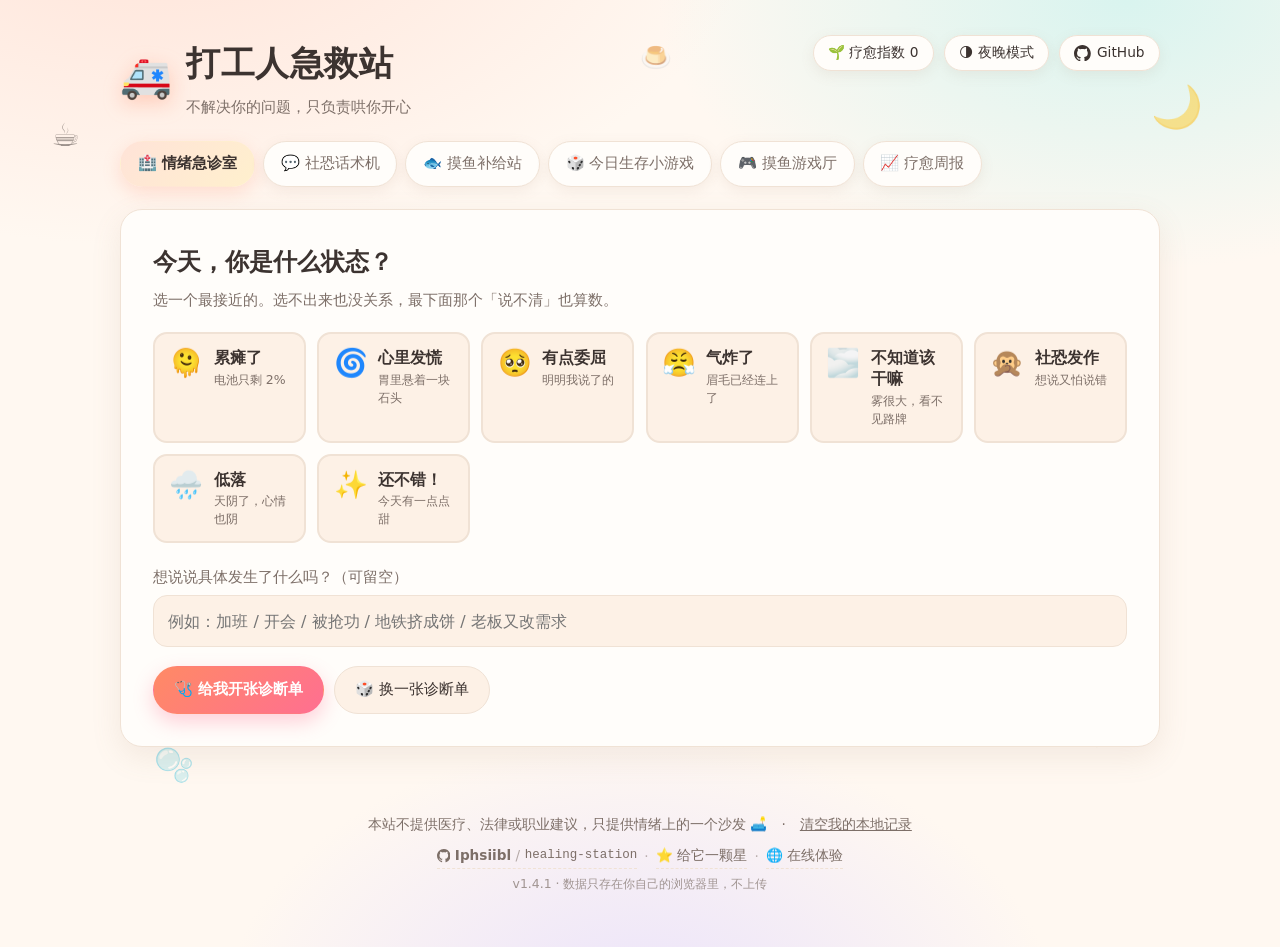
==== commit ab2fdb69: "feat: v1.4.1 摸鱼游戏厅（像素小游戏四款）+ 调研方案文档 + Pages 发布 games/" ====
--- a/healing-station/index.html
+++ b/healing-station/index.html
@@ -4,9 +4,10 @@
 <meta charset="utf-8">
 <meta name="viewport" content="width=device-width, initial-scale=1, viewport-fit=cover">
 <title>打工人急救站 · 一个只负责哄你的小站</title>
-<meta name="description" content="打工人急救站：情绪急诊室、社恐话术机、摸鱼补给站、今日生存小游戏。把上班的苦，兑换成一点甜。">
+<meta name="description" content="打工人急救站：情绪急诊室、社恐话术机、摸鱼补给站、今日生存小游戏、摸鱼游戏厅。把上班的苦，兑换成一点甜。">
 <link rel="icon" href="data:image/svg+xml,%3Csvg xmlns='http://www.w3.org/2000/svg' viewBox='0 0 100 100'%3E%3Ctext y='.9em' font-size='90'%3E🚑%3C/text%3E%3C/svg%3E">
 <link rel="stylesheet" href="assets/styles.css">
+<link rel="stylesheet" href="games/games.css">
 </head>
 <body>
 <a class="skip-link" href="#main">跳到主要内容</a>
@@ -43,6 +44,7 @@
   <button class="tab" role="tab" id="tab-talk" aria-controls="panel-talk" aria-selected="false" type="button">💬 社恐话术机</button>
   <button class="tab" role="tab" id="tab-fish" aria-controls="panel-fish" aria-selected="false" type="button">🐟 摸鱼补给站</button>
   <button class="tab" role="tab" id="tab-game" aria-controls="panel-game" aria-selected="false" type="button">🎲 今日生存小游戏</button>
+  <button class="tab" role="tab" id="tab-games" aria-controls="panel-games" aria-selected="false" type="button">🎮 摸鱼游戏厅</button>
   <button class="tab" role="tab" id="tab-report" aria-controls="panel-report" aria-selected="false" type="button">📈 疗愈周报</button>
 </nav>
 
@@ -189,6 +191,15 @@
       <div class="btn-row">
         <button class="btn primary" type="button" id="storyAgain">🔁 再来一局</button>
       </div>
+    </div>
+  </section>
+  <!-- ============ 摸鱼游戏厅 ============ -->
+  <section class="panel" id="panel-games" role="tabpanel" aria-labelledby="tab-games" tabindex="-1" hidden>
+    <div class="card">
+      <h2 class="card-title">摸鱼游戏厅</h2>
+      <p class="card-hint">点开就能玩的像素小游戏：一局一分钟，手残也能玩。所有画面由代码现场画出来，不加载任何图片和音频文件。</p>
+      <div id="gameHall"></div>
+      <p class="tip">想把你 favorite 的这一款单独放进自己的网页？用 <b>&lt;iframe src="games/index.html?game=mole"&gt;</b> 就行。</p>
     </div>
   </section>
   <!-- ============ 疗愈周报 ============ -->
@@ -231,7 +242,7 @@
     <span class="gh-dot">·</span>
     <a class="gh-link" href="https://iphsiibl.github.io/healing-station/" target="_blank" rel="noopener noreferrer">🌐 在线体验</a>
   </p>
-  <p class="version">v1.3.0 · 数据只存在你自己的浏览器里，不上传</p>
+  <p class="version">v1.4.1 · 数据只存在你自己的浏览器里，不上传</p>
 </footer>
 
 <div class="boss-screen" id="bossScreen" role="dialog" aria-modal="true" aria-label="正在开会" tabindex="-1" hidden>
@@ -264,6 +275,13 @@
 <script src="assets/js/data-story.js"></script>
 <script src="assets/js/engine.js"></script>
 <script src="assets/js/audio.js"></script>
+<script src="games/pixel.js"></script>
+<script src="games/sprites.js"></script>
+<script src="games/game-mole.js"></script>
+<script src="games/game-dodge.js"></script>
+<script src="games/game-match3.js"></script>
+<script src="games/game-fish.js"></script>
+<script src="games/hall.js"></script>
 <script src="assets/js/app.js"></script>
 </body>
 </html>
--- a/healing-station/assets/styles.css
+++ b/healing-station/assets/styles.css
@@ -42,6 +42,9 @@
 
 * { box-sizing: border-box; }
 
+/* hidden 属性优先于任何 display 规则，避免空元素漏出灰条 */
+[hidden] { display: none !important; }
+
 html, body { margin: 0; padding: 0; }
 
 body {
--- a/healing-station/games/games.css
+++ b/healing-station/games/games.css
@@ -0,0 +1,305 @@
+/* ============================================================
+ * 摸鱼游戏厅 · 样式（主应用与独立嵌入页共用）
+ * ============================================================ */
+
+/* hidden 属性优先：否则 .hall-play / .hall-over 的 display:flex 会把它顶出来 */
+[hidden] { display: none !important; }
+
+.hall {
+  --cream: #f8f0e1;
+  --ink: #2b2438;
+  --ink-soft: #4a4258;
+  --coral: #f0837a;
+  --coral-dark: #c95f5f;
+  --mint: #8fd3b2;
+  --mint-dark: #4f9c7c;
+  --butter: #f7d774;
+  --lilac: #b9a6e3;
+  --paper-2: #e9dcc4;
+  --paper-3: #d3bf9e;
+  --white: #fffdf7;
+  font-size: 15px;
+}
+
+/* ---------- 大厅菜单 ---------- */
+.hall-intro {
+  margin: 0 0 14px;
+  color: var(--ink-soft);
+  font-size: 0.95rem;
+}
+
+.hall-grid {
+  display: grid;
+  grid-template-columns: repeat(auto-fill, minmax(150px, 1fr));
+  gap: 12px;
+}
+
+.game-card {
+  --accent: var(--coral);
+  display: flex;
+  flex-direction: column;
+  align-items: flex-start;
+  gap: 4px;
+  padding: 14px 14px 12px;
+  border: 2px solid var(--paper-3);
+  border-radius: 14px;
+  background: var(--white);
+  box-shadow: 0 3px 0 var(--paper-3);
+  color: var(--ink);
+  text-align: left;
+  cursor: pointer;
+  font: inherit;
+  transition: transform .12s ease, box-shadow .12s ease, border-color .12s ease;
+}
+
+.game-card:hover,
+.game-card:focus-visible {
+  transform: translateY(-2px);
+  border-color: var(--accent);
+  box-shadow: 0 5px 0 var(--accent);
+}
+
+.game-card:active {
+  transform: translateY(1px);
+  box-shadow: 0 1px 0 var(--accent);
+}
+
+.gc-emoji {
+  font-size: 1.8rem;
+  line-height: 1.1;
+}
+
+.gc-title {
+  font-weight: 700;
+  font-size: 1.02rem;
+}
+
+.gc-tag {
+  color: var(--ink-soft);
+  font-size: .82rem;
+  line-height: 1.4;
+}
+
+.gc-best {
+  margin-top: 2px;
+  font-size: .74rem;
+  color: var(--mint-dark);
+  background: rgba(143, 211, 178, .18);
+  border-radius: 999px;
+  padding: 2px 8px;
+}
+
+/* ---------- 舞台 ---------- */
+.hall-play {
+  display: flex;
+  flex-direction: column;
+  gap: 12px;
+}
+
+.hall-top {
+  display: flex;
+  align-items: center;
+  gap: 12px;
+  flex-wrap: wrap;
+}
+
+.hall-name {
+  font-weight: 700;
+  font-size: 1.05rem;
+  flex: 1;
+  min-width: 120px;
+}
+
+.hall-score {
+  display: flex;
+  align-items: baseline;
+  gap: 8px;
+}
+
+.hs-score {
+  font-size: 1.35rem;
+  font-weight: 800;
+  color: var(--coral-dark);
+  font-variant-numeric: tabular-nums;
+}
+
+.hs-best {
+  color: var(--ink-soft);
+  font-size: .78rem;
+}
+
+.hall-btn {
+  border: 2px solid var(--paper-3);
+  background: var(--white);
+  color: var(--ink);
+  border-radius: 999px;
+  padding: 6px 14px;
+  font: inherit;
+  font-size: .88rem;
+  cursor: pointer;
+  box-shadow: 0 2px 0 var(--paper-3);
+}
+
+.hall-btn:hover,
+.hall-btn:focus-visible {
+  border-color: var(--coral);
+  color: var(--coral-dark);
+}
+
+.hall-btn:active {
+  transform: translateY(1px);
+  box-shadow: none;
+}
+
+.hall-btn-main {
+  background: var(--coral);
+  border-color: var(--coral-dark);
+  color: var(--white);
+  box-shadow: 0 2px 0 var(--coral-dark);
+}
+
+.hall-btn-main:hover,
+.hall-btn-main:focus-visible {
+  color: var(--white);
+}
+
+.hall-canvas-wrap {
+  display: flex;
+  justify-content: center;
+  padding: 14px;
+  border-radius: 18px;
+  background: linear-gradient(160deg, #fff8ec, #f3e6d2);
+  border: 2px solid var(--paper-2);
+}
+
+.hall-canvas {
+  display: block;
+  image-rendering: pixelated;
+  image-rendering: crisp-edges;
+  touch-action: none;
+  background: #2b2438;
+  border-radius: 6px;
+  border: 2px solid var(--ink);
+  max-width: 100%;
+  cursor: pointer;
+}
+
+.hall-howto {
+  margin: 0;
+  color: var(--ink-soft);
+  font-size: .88rem;
+  line-height: 1.6;
+  background: rgba(185, 166, 227, .12);
+  border-left: 3px solid var(--lilac);
+  padding: 8px 12px;
+  border-radius: 0 10px 10px 0;
+}
+
+.hall-actions {
+  display: flex;
+  gap: 10px;
+  flex-wrap: wrap;
+}
+
+/* ---------- 结算 ---------- */
+.hall-over {
+  display: flex;
+  flex-direction: column;
+  align-items: flex-start;
+  gap: 8px;
+  padding: 14px 16px;
+  border-radius: 16px;
+  background: var(--white);
+  border: 2px dashed var(--coral);
+}
+
+.hall-over-title {
+  margin: 0;
+  font-weight: 800;
+  font-size: 1.05rem;
+  color: var(--coral-dark);
+}
+
+.hall-over-text {
+  margin: 0;
+  color: var(--ink-soft);
+  font-size: .9rem;
+}
+
+/* ---------- 独立嵌入页 ---------- */
+.sg-body {
+  margin: 0;
+  padding: 22px 16px 40px;
+  background: #f8f0e1;
+  color: #2b2438;
+  font-family: "PingFang SC", "Microsoft YaHei", system-ui, sans-serif;
+}
+
+.sg-head {
+  max-width: 520px;
+  margin: 0 auto 18px;
+  text-align: center;
+}
+
+.sg-head h1 {
+  margin: 0 0 6px;
+  font-size: 1.5rem;
+}
+
+.sg-head p {
+  margin: 0;
+  color: #4a4258;
+  font-size: .9rem;
+}
+
+.sg-tabs {
+  display: flex;
+  flex-wrap: wrap;
+  gap: 8px;
+  justify-content: center;
+  margin: 16px 0 0;
+}
+
+.sg-tab {
+  border: 2px solid #d3bf9e;
+  background: #fffdf7;
+  color: #2b2438;
+  border-radius: 999px;
+  padding: 6px 14px;
+  font: inherit;
+  font-size: .88rem;
+  cursor: pointer;
+}
+
+.sg-tab.is-active {
+  background: #f0837a;
+  border-color: #c95f5f;
+  color: #fffdf7;
+}
+
+.sg-main {
+  max-width: 720px;
+  margin: 0 auto;
+}
+
+.sg-foot {
+  max-width: 520px;
+  margin: 22px auto 0;
+  text-align: center;
+  color: #6b6280;
+  font-size: .8rem;
+}
+
+.sg-foot a {
+  color: #4f9c7c;
+}
+
+@media (max-width: 640px) {
+  .hall-grid {
+    grid-template-columns: repeat(auto-fill, minmax(130px, 1fr));
+  }
+
+  .hall-canvas-wrap {
+    padding: 8px;
+  }
+}
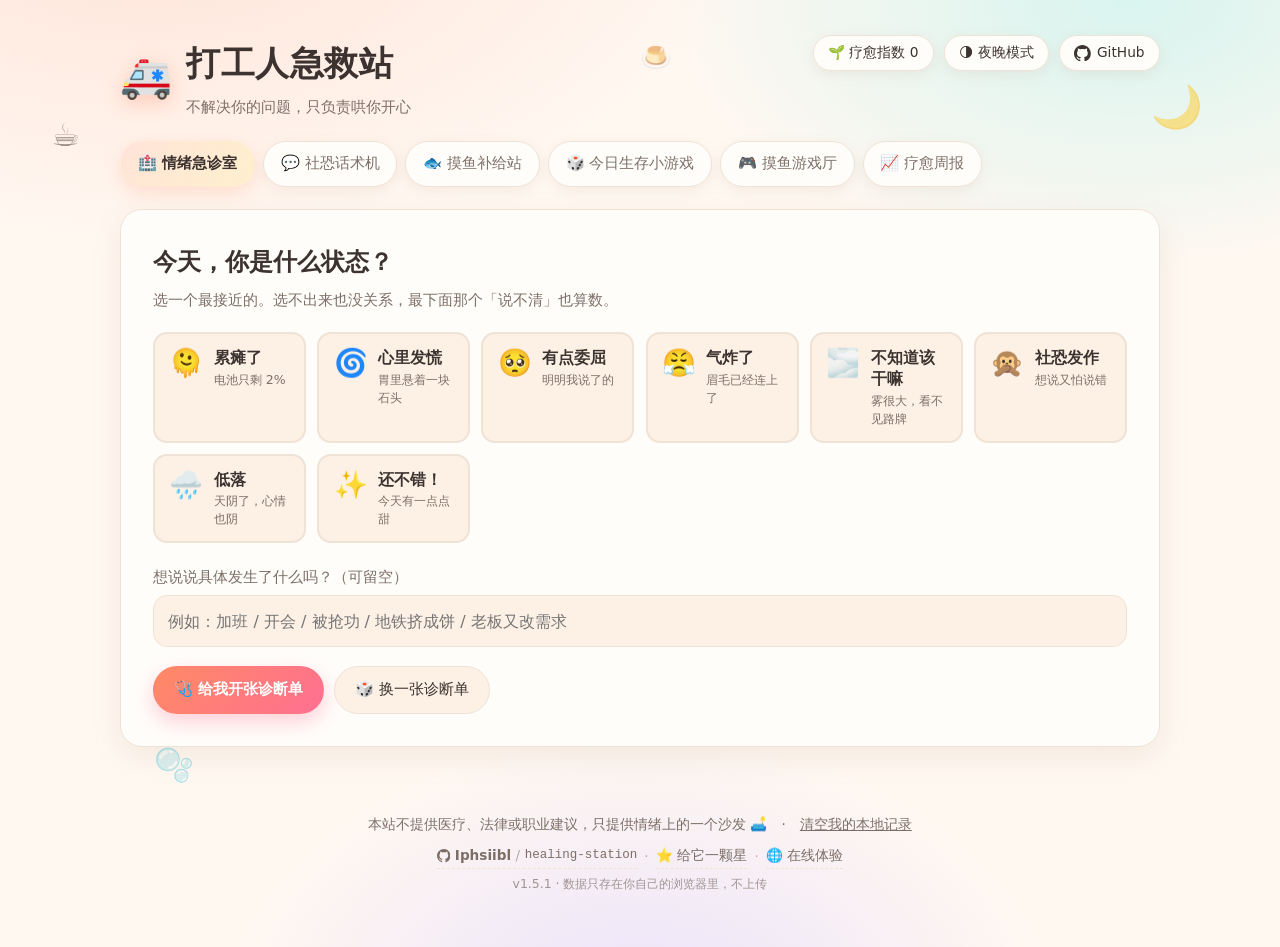
==== commit 836f440e: "feat: v1.5.1 像素画风翻倍重画（画布 320×288）+ 离线渲染工具链 + v1.5.0/v1.5.1 快照" ====
--- a/healing-station/index.html
+++ b/healing-station/index.html
@@ -198,8 +198,9 @@
     <div class="card">
       <h2 class="card-title">摸鱼游戏厅</h2>
       <p class="card-hint">点开就能玩的像素小游戏：一局一分钟，手残也能玩。所有画面由代码现场画出来，不加载任何图片和音频文件。</p>
+      <p class="tip">v1.5 起画布翻倍到 320×288：墙、窗、挂钟、工位、地毯、木栈桥都是一颗一颗手绘的像素，细节比上一版多了一倍。</p>
       <div id="gameHall"></div>
-      <p class="tip">想把你 favorite 的这一款单独放进自己的网页？用 <b>&lt;iframe src="games/index.html?game=mole"&gt;</b> 就行。</p>
+      <p class="tip">想把最喜欢的那一款单独放进自己的网页？用 <b>&lt;iframe src="games/index.html?game=mole"&gt;</b> 就行。</p>
     </div>
   </section>
   <!-- ============ 疗愈周报 ============ -->
@@ -242,7 +243,7 @@
     <span class="gh-dot">·</span>
     <a class="gh-link" href="https://iphsiibl.github.io/healing-station/" target="_blank" rel="noopener noreferrer">🌐 在线体验</a>
   </p>
-  <p class="version">v1.4.1 · 数据只存在你自己的浏览器里，不上传</p>
+  <p class="version">v1.5.1 · 数据只存在你自己的浏览器里，不上传</p>
 </footer>
 
 <div class="boss-screen" id="bossScreen" role="dialog" aria-modal="true" aria-label="正在开会" tabindex="-1" hidden>
--- a/healing-station/games/games.css
+++ b/healing-station/games/games.css
@@ -166,10 +166,11 @@
 .hall-canvas-wrap {
   display: flex;
   justify-content: center;
-  padding: 14px;
+  padding: 16px;
   border-radius: 18px;
   background: linear-gradient(160deg, #fff8ec, #f3e6d2);
   border: 2px solid var(--paper-2);
+  box-shadow: inset 0 0 0 1px rgba(43, 36, 56, .05), 0 6px 18px rgba(43, 36, 56, .08);
 }
 
 .hall-canvas {
@@ -179,9 +180,26 @@
   touch-action: none;
   background: #2b2438;
   border-radius: 6px;
-  border: 2px solid var(--ink);
+  border: 3px solid var(--ink);
+  box-shadow: 0 0 0 4px #fffdf7, 0 8px 18px rgba(43, 36, 56, .18);
   max-width: 100%;
   cursor: pointer;
+}
+
+/* 画布里画不了中文，提示显示在这一行 */
+.hall-msg {
+  margin: 0;
+  color: var(--ink);
+  font-size: .9rem;
+  line-height: 1.5;
+  background: rgba(247, 215, 116, .24);
+  border-left: 3px solid var(--butter);
+  padding: 7px 12px;
+  border-radius: 0 10px 10px 0;
+}
+
+.hall-msg:empty {
+  display: none;
 }
 
 .hall-howto {
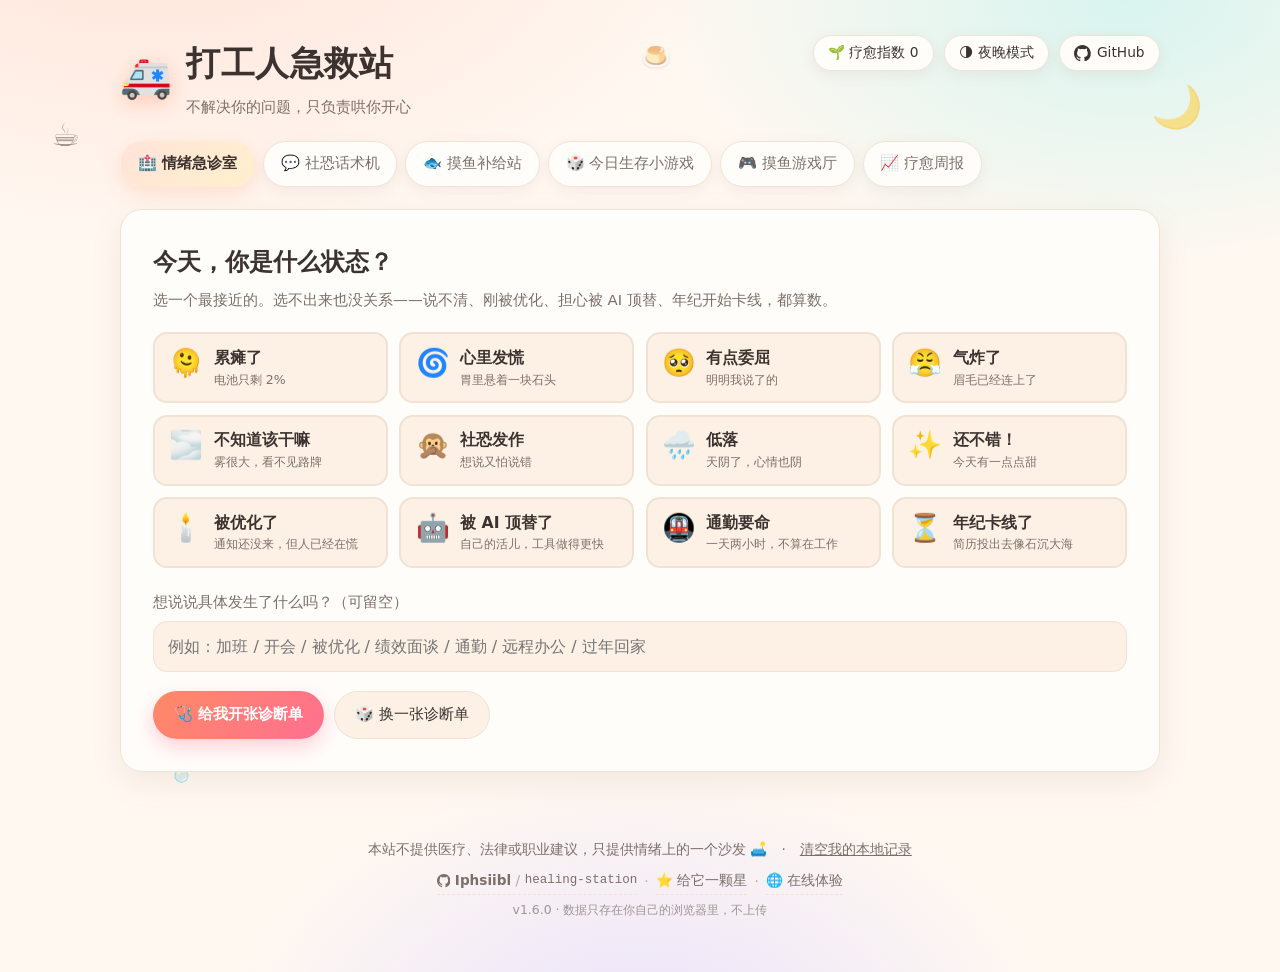
==== commit 5df17e5a: "feat: v1.6.0 内容扩充第一轮 —— 急诊室扩容（12 心情 / 18 关键词包 / 114 条祝福 / 复诊提醒）+ 内容审查工具 tools/audit.js + 故事步数上限兜底结局" ====
--- a/healing-station/index.html
+++ b/healing-station/index.html
@@ -53,7 +53,7 @@
   <section class="panel is-active" id="panel-clinic" role="tabpanel" aria-labelledby="tab-clinic" tabindex="-1">
     <form class="card" id="clinicForm" novalidate>
       <h2 class="card-title">今天，你是什么状态？</h2>
-      <p class="card-hint">选一个最接近的。选不出来也没关系，最下面那个「说不清」也算数。</p>
+      <p class="card-hint">选一个最接近的。选不出来也没关系——说不清、刚被优化、担心被 AI 顶替、年纪开始卡线，都算数。</p>
 
       <p class="welcome-back" id="clinicWelcome" hidden></p>
 
@@ -62,7 +62,7 @@
       <label class="field" for="clinicKeyword">
         <span class="field-label">想说说具体发生了什么吗？（可留空）</span>
         <input id="clinicKeyword" type="text" maxlength="40" autocomplete="off"
-               placeholder="例如：加班 / 开会 / 被抢功 / 地铁挤成饼 / 老板又改需求">
+               placeholder="例如：加班 / 开会 / 被优化 / 绩效面谈 / 通勤 / 远程办公 / 过年回家">
       </label>
 
       <div class="btn-row">
@@ -82,6 +82,8 @@
       <ul class="result-list remedies" id="clinicRemedies"></ul>
       <h4 class="result-sub">💌 来自值班护士的话</h4>
       <p class="result-blessing" id="clinicBlessing"></p>
+      <h4 class="result-sub">🩹 复诊提醒</h4>
+      <p class="result-checkup" id="clinicCheckup"></p>
       <div class="btn-row">
         <button class="btn ghost" type="button" id="clinicCopy">📋 复制诊断单</button>
         <button class="btn ghost" type="button" id="clinicShare">🔗 复制分享链接</button>
@@ -243,7 +245,7 @@
     <span class="gh-dot">·</span>
     <a class="gh-link" href="https://iphsiibl.github.io/healing-station/" target="_blank" rel="noopener noreferrer">🌐 在线体验</a>
   </p>
-  <p class="version">v1.5.1 · 数据只存在你自己的浏览器里，不上传</p>
+  <p class="version">v1.6.0 · 数据只存在你自己的浏览器里，不上传</p>
 </footer>
 
 <div class="boss-screen" id="bossScreen" role="dialog" aria-modal="true" aria-label="正在开会" tabindex="-1" hidden>
--- a/healing-station/assets/styles.css
+++ b/healing-station/assets/styles.css
@@ -180,9 +180,10 @@
 /* ---------- 心情选择 ---------- */
 .mood-grid {
   display: grid; gap: .7rem;
-  grid-template-columns: repeat(auto-fill, minmax(140px, 1fr));
+  grid-template-columns: repeat(4, minmax(0, 1fr));
   margin-bottom: 1.3rem;
 }
+@media (max-width: 900px) { .mood-grid { grid-template-columns: repeat(3, minmax(0, 1fr)); } }
 .mood-btn {
   font: inherit; cursor: pointer; text-align: left;
   border: 2px solid var(--line); background: var(--cream-2); color: var(--ink);
@@ -272,6 +273,13 @@
   background: var(--butter-soft); border-radius: var(--radius-sm);
   border-left: 4px solid var(--butter); font-size: 1.02rem;
 }
+/* 复诊提醒：一句明天就能做的话 */
+.result-checkup {
+  margin: .4rem 0 1.2rem; padding: .9rem 1.1rem;
+  background: var(--mint-soft); border-radius: var(--radius-sm);
+  border-left: 4px solid var(--mint); font-size: 1rem; line-height: 1.7;
+}
+.result-checkup[hidden] { display: none; }
 .tip { margin: 1.1rem 0 0; color: var(--ink-soft); font-size: .9rem; }
 
 /* 结果卡刷新时的轻微弹跳 */
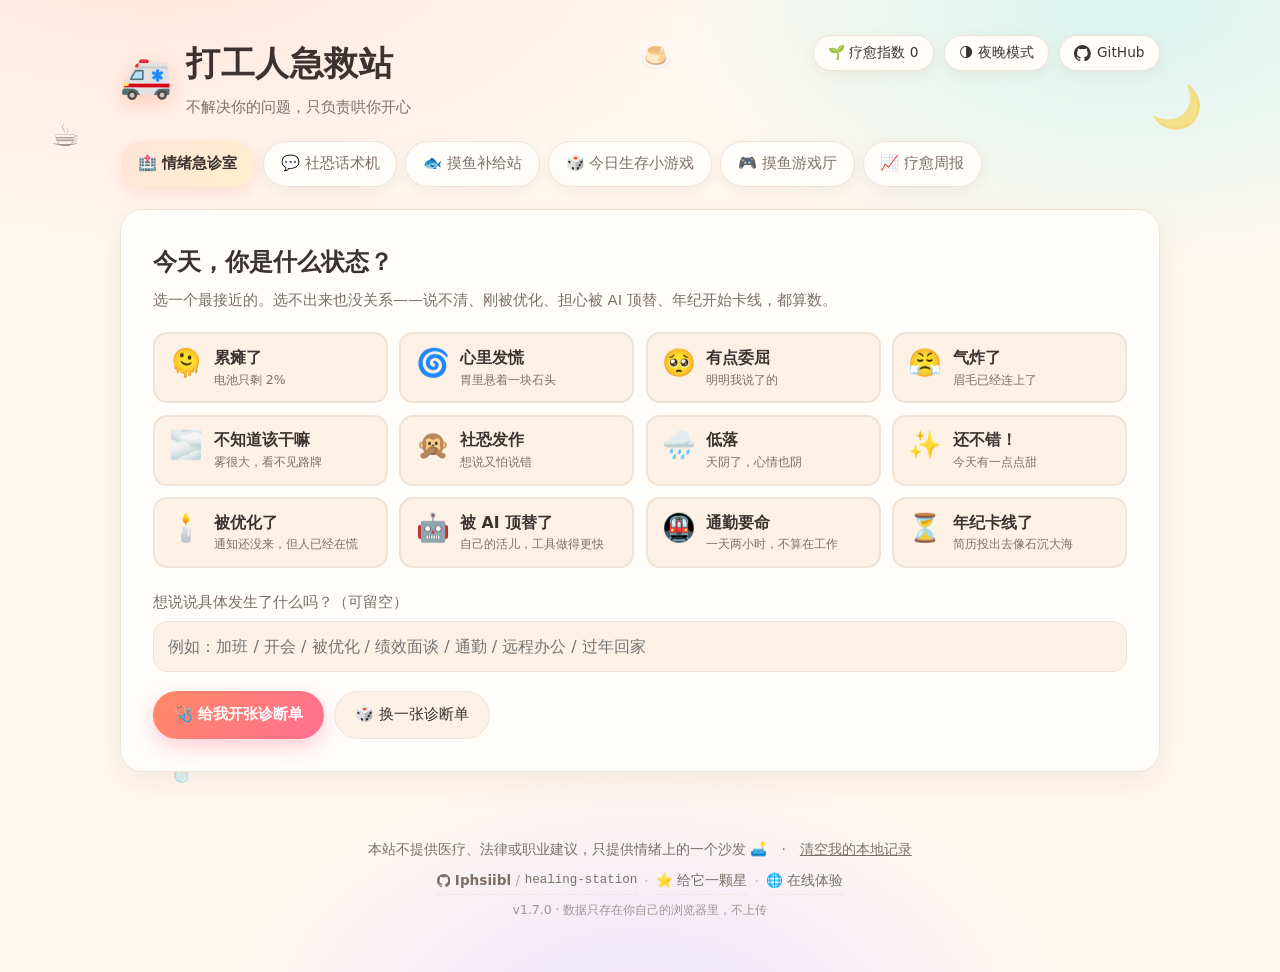
==== commit 0018157d: "feat: v1.7.0 内容扩充第二轮 —— 社恐话术机扩容（26 场景 / 4 语气 / 312 条话术 + 使用提醒）" ====
--- a/healing-station/index.html
+++ b/healing-station/index.html
@@ -95,7 +95,7 @@
   <section class="panel" id="panel-talk" role="tabpanel" aria-labelledby="tab-talk" tabindex="-1" hidden>
     <div class="card">
       <h2 class="card-title">遇到什么场面了？</h2>
-      <p class="card-hint">挑一个最像你今天的，点一下。话术分三档：<b>怂</b>（安全牌）、<b>稳</b>（专业但有边界）、<b>浪</b>（幽默，胆子大）。</p>
+      <p class="card-hint">挑一个最像你今天的，点一下。话术分四档：<b>怂</b>（安全牌）、<b>稳</b>（专业但有边界）、<b>浪</b>（幽默，胆子大）、<b>直球</b>（有底气地拒绝、把好处争取到手）。</p>
       <div class="scene-grid" id="sceneGrid" role="group" aria-label="选择职场场景"></div>
     </div>
 
@@ -106,6 +106,7 @@
         <button class="tone-btn is-active" role="tab" data-tone="safe" aria-selected="true" type="button">🙈 怂 · 安全牌</button>
         <button class="tone-btn" role="tab" data-tone="pro" aria-selected="false" type="button">🧊 稳 · 有边界</button>
         <button class="tone-btn" role="tab" data-tone="wild" aria-selected="false" type="button">🎪 浪 · 胆子大</button>
+        <button class="tone-btn" role="tab" data-tone="direct" aria-selected="false" type="button">🔥 直球 · 有底气</button>
       </div>
       <div class="reply-card" id="replyCard">
         <p class="reply-text" id="replyText"></p>
@@ -115,6 +116,11 @@
         </div>
       </div>
       <p class="tip" id="talkTip"></p>
+      <div class="usage-note" id="talkUsage" hidden>
+        <h4 class="result-sub">⚠️ 使用提醒</h4>
+        <p class="usage-line usage-when" id="talkWhen"></p>
+        <p class="usage-line usage-avoid" id="talkAvoid"></p>
+      </div>
     </div>
   </section>
 
@@ -245,7 +251,7 @@
     <span class="gh-dot">·</span>
     <a class="gh-link" href="https://iphsiibl.github.io/healing-station/" target="_blank" rel="noopener noreferrer">🌐 在线体验</a>
   </p>
-  <p class="version">v1.6.0 · 数据只存在你自己的浏览器里，不上传</p>
+  <p class="version">v1.7.0 · 数据只存在你自己的浏览器里，不上传</p>
 </footer>
 
 <div class="boss-screen" id="bossScreen" role="dialog" aria-modal="true" aria-label="正在开会" tabindex="-1" hidden>
--- a/healing-station/assets/styles.css
+++ b/healing-station/assets/styles.css
@@ -280,6 +280,18 @@
   border-left: 4px solid var(--mint); font-size: 1rem; line-height: 1.7;
 }
 .result-checkup[hidden] { display: none; }
+/* 使用提醒：什么时候这句话管用 / 什么时候别这么说 */
+.usage-note { margin: 1.1rem 0 0; }
+.usage-note[hidden] { display: none; }
+.usage-note .result-sub { margin-top: 0; color: var(--coral); }
+html[data-theme="night"] .usage-note .result-sub { color: var(--coral); }
+.usage-line {
+  margin: 0 0 .45rem; padding: .6rem .9rem;
+  border-radius: var(--radius-sm); font-size: .92rem; line-height: 1.65;
+}
+.usage-line[hidden] { display: none; }
+.usage-when { background: var(--mint-soft); border-left: 4px solid var(--mint); }
+.usage-avoid { background: var(--coral-soft); border-left: 4px solid var(--coral); margin-bottom: 0; }
 .tip { margin: 1.1rem 0 0; color: var(--ink-soft); font-size: .9rem; }
 
 /* 结果卡刷新时的轻微弹跳 */
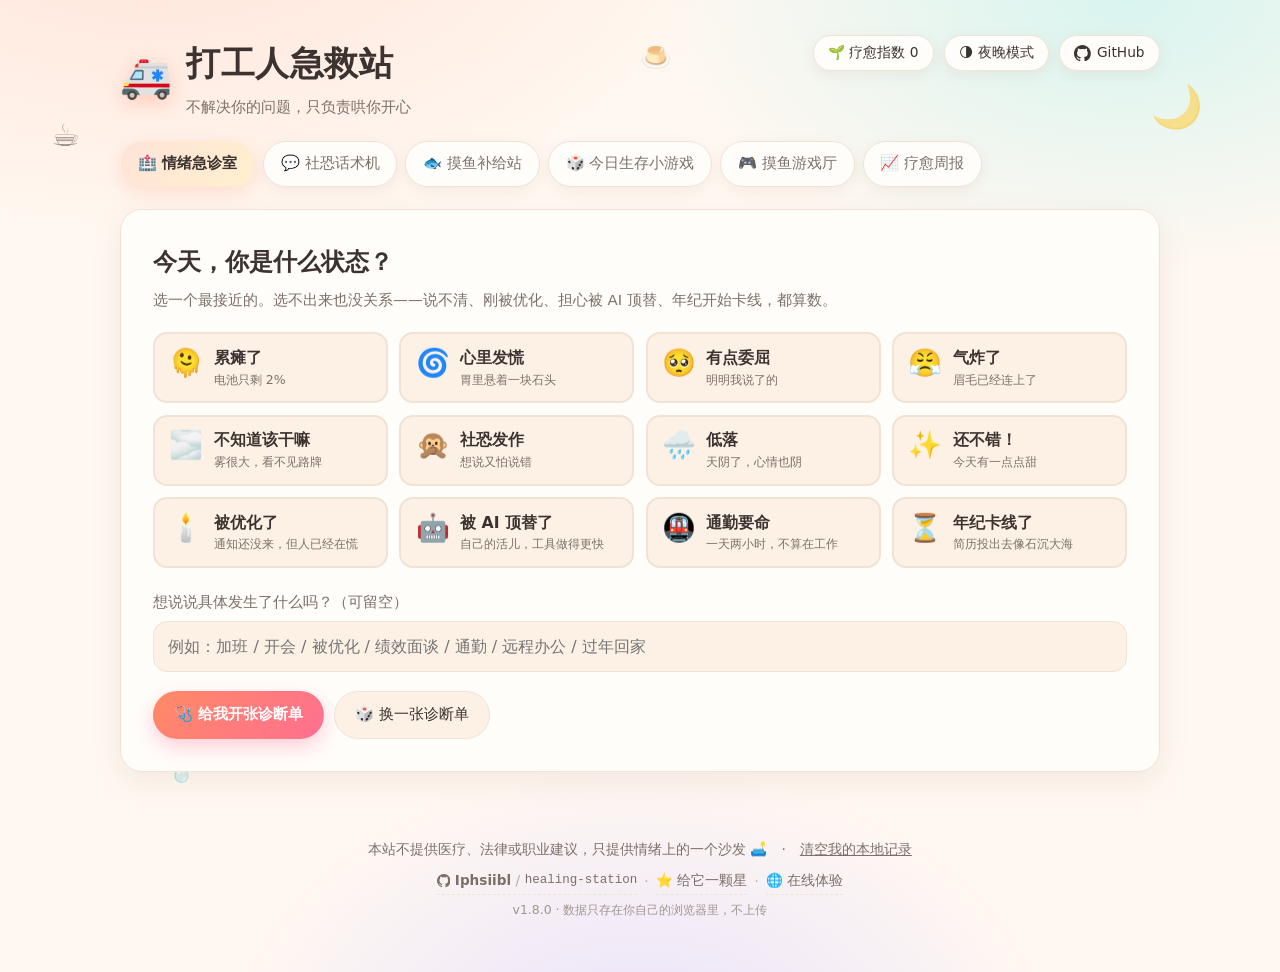
==== commit 23e6e43d: "feat: v1.8.0 内容扩充第三轮 —— 摸鱼补给站扩容（10 音色 / 4 伪装页 / 3 套呼吸 / 番茄钟 15 分钟档）" ====
--- a/healing-station/index.html
+++ b/healing-station/index.html
@@ -141,12 +141,35 @@
         <button class="btn ghost" type="button" id="soundStop">⏹ 停止播放</button>
         <button class="btn primary" type="button" id="bossKey">🕵 老板键（Esc）</button>
       </div>
-      <p class="tip">小技巧：随时按 <b>Esc</b>（或点右上角的「老板键」），整站会立刻变成一份正在进行的「Q3 业务复盘」。</p>
+      <p class="tip">小技巧：随时按 <b>Esc</b>（或点下面的「老板键」），整站会立刻变成一份看起来很忙的文档。</p>
+
+      <h3 class="sub-title">老板键 · 挑一份伪装页</h3>
+      <div class="boss-picker" id="bossPicker" role="group" aria-label="选择伪装页"></div>
+      <p class="tip">选好之后按 <b>Esc</b>，整站会变成下面这份文档。表格和数字全是编的，但看起来非常忙。</p>
+    </div>
+
+    <div class="card breath-card">
+      <h2 class="card-title">呼吸急救 · 3 分钟能做完</h2>
+      <p class="card-hint">心跳快、手抖、脑子一片空白的时候，跟着圆圈呼吸就行。它不治病，只帮你把气匀回来。</p>
+      <div class="breath-picker" id="breathPicker" role="group" aria-label="选择呼吸练习"></div>
+      <div class="breath-stage">
+        <div class="breath-circle" id="breathCircle" aria-hidden="true"><span id="breathCount">·</span></div>
+        <div class="breath-info">
+          <p class="breath-name" id="breathName">箱式呼吸</p>
+          <p class="breath-phase" id="breathPhase" role="status" aria-live="polite">准备好了就点「开始呼吸」</p>
+          <p class="breath-tip" id="breathTip"></p>
+          <p class="breath-when" id="breathWhen"></p>
+        </div>
+      </div>
+      <div class="btn-row">
+        <button class="btn primary" type="button" id="breathStart">▶ 开始呼吸</button>
+        <button class="btn ghost" type="button" id="breathStop">⏹ 停下</button>
+      </div>
     </div>
 
     <div class="card pomo-card">
       <h2 class="card-title">番茄钟 · 假装专注</h2>
-      <p class="card-hint">25 分钟专注，5 分钟休息。到点有提示音。</p>
+      <p class="card-hint">25 分钟专注，5 分钟休息；赶工的时候也可以切 15 分钟。到点有提示音。</p>
       <div class="pomo">
         <svg class="pomo-ring" viewBox="0 0 120 120" aria-hidden="true">
           <circle class="pomo-track" cx="60" cy="60" r="52"></circle>
@@ -160,7 +183,7 @@
       <div class="btn-row">
         <button class="btn primary" type="button" id="pomoStart">▶ 开始</button>
         <button class="btn ghost" type="button" id="pomoReset">↺ 重置</button>
-        <button class="btn ghost" type="button" id="pomoModeBtn">🔄 切换 25 / 5 分钟</button>
+        <button class="btn ghost" type="button" id="pomoModeBtn">🔄 切换 25 / 5 / 15 分钟</button>
       </div>
     </div>
   </section>
@@ -251,30 +274,22 @@
     <span class="gh-dot">·</span>
     <a class="gh-link" href="https://iphsiibl.github.io/healing-station/" target="_blank" rel="noopener noreferrer">🌐 在线体验</a>
   </p>
-  <p class="version">v1.7.0 · 数据只存在你自己的浏览器里，不上传</p>
+  <p class="version">v1.8.0 · 数据只存在你自己的浏览器里，不上传</p>
 </footer>
 
 <div class="boss-screen" id="bossScreen" role="dialog" aria-modal="true" aria-label="正在开会" tabindex="-1" hidden>
   <div class="boss-doc">
     <div class="boss-doc-head">
-      <h2>Q3 业务复盘 &amp; 下阶段目标对齐</h2>
-      <span class="boss-tag">内部资料 · 请勿外传</span>
+      <h2 id="bossDocTitle">Q3 业务复盘 &amp; 下阶段目标对齐</h2>
+      <span class="boss-tag" id="bossDocTag">内部资料 · 请勿外传</span>
     </div>
     <table class="boss-table">
       <thead>
-        <tr><th>指标</th><th>本季度</th><th>目标</th><th>状态</th></tr>
+        <tr id="bossDocHead"></tr>
       </thead>
-      <tbody>
-        <tr><td>活跃用户</td><td>128,400</td><td>130,000</td><td>98.8%</td></tr>
-        <tr><td>人均时长</td><td>27.4 分钟</td><td>30 分钟</td><td>91.3%</td></tr>
-        <tr><td>下季度核心目标</td><td colspan="3">把新用户首周留存从 42% 提升到 55%</td></tr>
-      </tbody>
+      <tbody id="bossDocBody"></tbody>
     </table>
-    <ul class="boss-list">
-      <li>① 数据口径已与增长组对齐，待最终确认</li>
-      <li>② 埋点方案本周五前补充完整</li>
-      <li>③ 下阶段重点：留存 &gt; 拉新</li>
-    </ul>
+    <ul class="boss-list" id="bossDocList"></ul>
     <p class="boss-hint">点击任意处返回 · 或按 Esc</p>
   </div>
 </div>
@@ -282,6 +297,8 @@
 <script src="assets/js/data-moods.js"></script>
 <script src="assets/js/data-scenes.js"></script>
 <script src="assets/js/data-story.js"></script>
+<script src="assets/js/data-breath.js"></script>
+<script src="assets/js/data-boss.js"></script>
 <script src="assets/js/engine.js"></script>
 <script src="assets/js/audio.js"></script>
 <script src="games/pixel.js"></script>
--- a/healing-station/assets/styles.css
+++ b/healing-station/assets/styles.css
@@ -396,6 +396,63 @@
 }
 .sound-status:empty { display: none; }
 
+/* ---------- 摸鱼补给站：伪装页选择 ---------- */
+.sub-title {
+  margin: 1.4rem 0 .6rem; font-size: .95rem; font-weight: 700; color: var(--ink);
+}
+.boss-picker { display: flex; flex-wrap: wrap; gap: .55rem; margin-bottom: .6rem; }
+.boss-chip {
+  font: inherit; cursor: pointer;
+  display: inline-flex; align-items: center; gap: .4rem;
+  padding: .45rem .8rem; border-radius: 999px;
+  background: var(--cream-2); border: 1px solid var(--line); color: var(--ink);
+  font-size: .86rem;
+  transition: transform var(--speed), border-color var(--speed), background var(--speed), color var(--speed);
+}
+.boss-chip:hover { transform: translateY(-2px); }
+.boss-chip.is-selected {
+  border-color: var(--lilac); background: var(--lilac-soft); color: var(--ink);
+  box-shadow: 0 4px 14px rgba(138, 122, 200, .18);
+}
+.boss-chip-emoji { font-size: 1rem; line-height: 1; }
+.boss-chip-name { white-space: nowrap; }
+
+/* ---------- 摸鱼补给站：呼吸急救 ---------- */
+.breath-card { margin-top: 1.1rem; }
+.breath-picker { display: flex; flex-wrap: wrap; gap: .55rem; margin-bottom: 1.1rem; }
+.breath-btn {
+  font: inherit; cursor: pointer; text-align: left;
+  display: inline-flex; align-items: center; gap: .5rem;
+  padding: .5rem .9rem; border-radius: var(--radius-sm);
+  background: var(--cream-2); border: 1px solid var(--line); color: var(--ink);
+  transition: transform var(--speed), border-color var(--speed), background var(--speed);
+}
+.breath-btn:hover { transform: translateY(-2px); }
+.breath-btn.is-selected {
+  border-color: var(--mint); background: var(--mint-soft);
+  box-shadow: 0 5px 16px rgba(63, 191, 173, .18);
+}
+.breath-emoji { font-size: 1.15rem; line-height: 1; }
+.breath-text { display: flex; flex-direction: column; line-height: 1.25; }
+.breath-btn-name { font-weight: 600; font-size: .9rem; }
+.breath-btn-min { color: var(--ink-soft); font-size: .76rem; }
+.breath-stage { display: flex; gap: 1.1rem; align-items: center; margin-bottom: 1rem; }
+.breath-circle {
+  width: 118px; height: 118px; flex: 0 0 118px; border-radius: 50%;
+  display: flex; align-items: center; justify-content: center;
+  font-size: 1.7rem; font-weight: 700; color: var(--ink);
+  background: radial-gradient(circle at 34% 30%, var(--paper), var(--mint-soft) 70%);
+  border: 2px solid var(--mint);
+  box-shadow: 0 8px 22px rgba(63, 191, 173, .22);
+  transform: scale(.72);
+  transition: transform 1s ease-in-out;
+}
+.breath-info { min-width: 0; }
+.breath-name { margin: 0 0 .25rem; font-weight: 700; }
+.breath-phase { margin: 0 0 .3rem; color: var(--mint); font-size: 1rem; font-weight: 600; }
+.breath-tip { margin: 0 0 .3rem; color: var(--ink-soft); font-size: .88rem; line-height: 1.5; }
+.breath-when { margin: 0; color: var(--ink-soft); font-size: .82rem; line-height: 1.5; }
+
 input[type="range"] {
   width: 100%; height: 1.6rem;
   -webkit-appearance: none; appearance: none; background: transparent; cursor: pointer;
@@ -576,4 +633,8 @@
   .report-chart { height: 112px; gap: .25rem; }
   .report-stat { padding: .55rem .25rem; }
   .report-stat-num { font-size: 1.2rem; }
-}
+  .breath-stage { flex-direction: column; align-items: flex-start; gap: .8rem; }
+  .breath-circle { width: 96px; height: 96px; flex: 0 0 96px; }
+  .boss-picker, .breath-picker { gap: .4rem; }
+  .boss-chip, .breath-btn { padding: .4rem .65rem; font-size: .82rem; }
+}
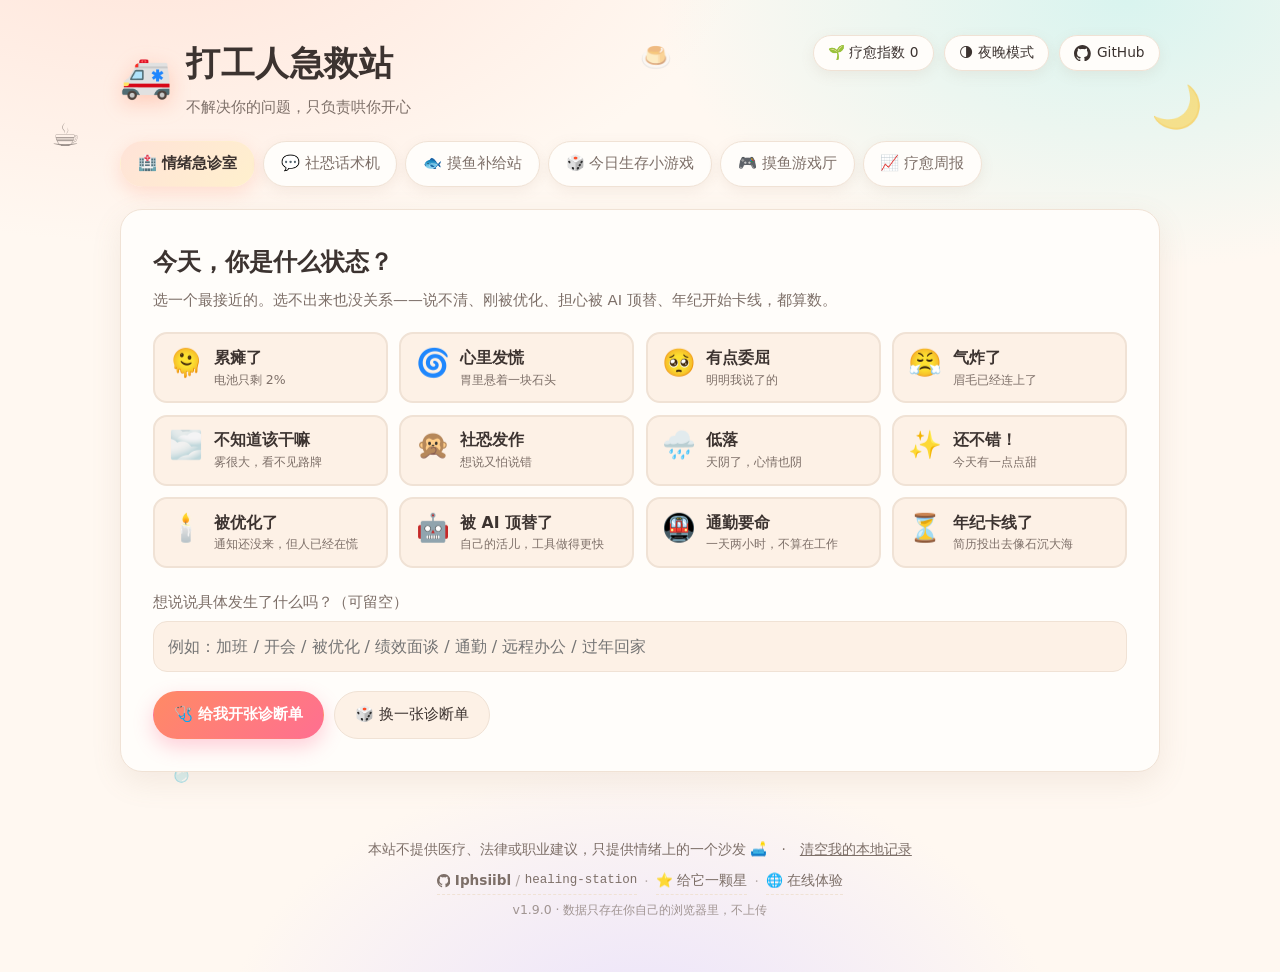
==== commit ad3ad886: "feat: v1.9.0 内容扩充第四轮 —— 生存故事扩容（主篇 60 节点/10 结局 + 第二短篇《被裁的那天》20 节点/4 结局）+ 每日彩蛋 12 条 + 第 5 款像素游戏《撤回消息》" ====
--- a/healing-station/index.html
+++ b/healing-station/index.html
@@ -191,8 +191,9 @@
   <!-- ============ 今日生存小游戏 ============ -->
   <section class="panel" id="panel-game" role="tabpanel" aria-labelledby="tab-game" tabindex="-1" hidden>
     <div class="card story-card" id="storyCard">
-      <h2 class="card-title">今天能准时下班吗？</h2>
-      <p class="card-hint">一部只有几个按钮的职场生存剧。没有正确答案，只有一条属于你的路。</p>
+      <h2 class="card-title" id="storyTitle">今天能准时下班吗？</h2>
+      <p class="card-hint" id="storySubtitle">两部只有几个按钮的职场生存剧：今天能不能准时下班，以及被裁的那天。没有正确答案，只有一条属于你的路。</p>
+      <div class="story-tabs" id="storyTabs" role="group" aria-label="选择一部剧"></div>
       <div class="story-head">
         <span class="story-emoji" id="storyEmoji">🌅</span>
         <div class="story-head-text">
@@ -230,6 +231,20 @@
       <h2 class="card-title">摸鱼游戏厅</h2>
       <p class="card-hint">点开就能玩的像素小游戏：一局一分钟，手残也能玩。所有画面由代码现场画出来，不加载任何图片和音频文件。</p>
       <p class="tip">v1.5 起画布翻倍到 320×288：墙、窗、挂钟、工位、地毯、木栈桥都是一颗一颗手绘的像素，细节比上一版多了一倍。</p>
+      <div class="challenge-card" id="challengeCard" hidden>
+        <div class="challenge-head">
+          <span class="challenge-emoji" aria-hidden="true">🎯</span>
+          <div class="challenge-head-text">
+            <h3 class="challenge-title">今日彩蛋</h3>
+            <p class="challenge-min">一天一件小事，三分钟以内能做完</p>
+          </div>
+        </div>
+        <p class="challenge-text" id="challengeText"></p>
+        <p class="challenge-hint" id="challengeHint"></p>
+        <div class="btn-row">
+          <button class="btn ghost" type="button" id="challengeDone" aria-pressed="false">我做完了</button>
+        </div>
+      </div>
       <div id="gameHall"></div>
       <p class="tip">想把最喜欢的那一款单独放进自己的网页？用 <b>&lt;iframe src="games/index.html?game=mole"&gt;</b> 就行。</p>
     </div>
@@ -274,7 +289,7 @@
     <span class="gh-dot">·</span>
     <a class="gh-link" href="https://iphsiibl.github.io/healing-station/" target="_blank" rel="noopener noreferrer">🌐 在线体验</a>
   </p>
-  <p class="version">v1.8.0 · 数据只存在你自己的浏览器里，不上传</p>
+  <p class="version">v1.9.0 · 数据只存在你自己的浏览器里，不上传</p>
 </footer>
 
 <div class="boss-screen" id="bossScreen" role="dialog" aria-modal="true" aria-label="正在开会" tabindex="-1" hidden>
@@ -297,6 +312,8 @@
 <script src="assets/js/data-moods.js"></script>
 <script src="assets/js/data-scenes.js"></script>
 <script src="assets/js/data-story.js"></script>
+<script src="assets/js/data-story2.js"></script>
+<script src="assets/js/data-challenges.js"></script>
 <script src="assets/js/data-breath.js"></script>
 <script src="assets/js/data-boss.js"></script>
 <script src="assets/js/engine.js"></script>
@@ -307,6 +324,7 @@
 <script src="games/game-dodge.js"></script>
 <script src="games/game-match3.js"></script>
 <script src="games/game-fish.js"></script>
+<script src="games/game-recall.js"></script>
 <script src="games/hall.js"></script>
 <script src="assets/js/app.js"></script>
 </body>
--- a/healing-station/assets/styles.css
+++ b/healing-station/assets/styles.css
@@ -494,6 +494,18 @@
 .pomo-mode { margin: .2rem 0 0; color: var(--ink-soft); font-size: .9rem; }
 
 /* ---------- 今日生存小游戏 ---------- */
+.story-tabs { display: flex; flex-wrap: wrap; gap: .55rem; margin: 0 0 1rem; }
+.story-tab {
+  font: inherit; cursor: pointer; display: flex; align-items: center; gap: .5rem;
+  padding: .5rem .8rem; border: 1px solid var(--line); border-radius: 999px;
+  background: var(--paper); color: var(--ink-soft); box-shadow: var(--shadow-soft);
+  transition: transform var(--speed), border-color var(--speed), background var(--speed);
+}
+.story-tab:hover { transform: translateY(-1px); border-color: var(--lilac); }
+.story-tab.is-selected { border-color: var(--lilac); background: var(--lilac-soft); color: var(--ink); }
+.story-tab-emoji { font-size: 1.05rem; line-height: 1; }
+.story-tab-name { font-weight: 600; font-size: .95rem; }
+.story-tab-min { font-size: .78rem; color: var(--ink-soft); opacity: .8; }
 .story-head { display: flex; align-items: center; gap: .9rem; margin-bottom: .9rem; }
 .story-emoji { font-size: 2.4rem; line-height: 1; }
 .story-head-text { min-width: 0; }
@@ -524,6 +536,22 @@
   background: var(--cream-2); border: 1px dashed var(--line); border-radius: var(--radius-sm);
   font: inherit; font-size: .92rem; line-height: 1.8; color: var(--ink-soft);
 }
+.story-tab-min { white-space: nowrap; }
+
+/* ---------- 每日彩蛋 ---------- */
+.challenge-card {
+  margin: 1rem 0 1.2rem; padding: 1rem 1.1rem;
+  background: var(--butter-soft); border: 1px solid var(--line);
+  border-left: 4px solid var(--butter); border-radius: var(--radius-sm);
+}
+.challenge-card[hidden] { display: none; }
+.challenge-head { display: flex; align-items: center; gap: .7rem; margin-bottom: .6rem; }
+.challenge-emoji { font-size: 1.6rem; line-height: 1; }
+.challenge-head-text { min-width: 0; }
+.challenge-title { margin: 0; font-size: 1.05rem; }
+.challenge-min { margin: .1rem 0 0; font-size: .82rem; color: var(--ink-soft); }
+.challenge-text { margin: 0 0 .35rem; font-size: 1.02rem; font-weight: 600; line-height: 1.7; }
+.challenge-hint { margin: 0; font-size: .9rem; color: var(--ink-soft); line-height: 1.7; }
 
 /* ---------- 老板键 ---------- */
 .boss-screen {
@@ -637,4 +665,7 @@
   .breath-circle { width: 96px; height: 96px; flex: 0 0 96px; }
   .boss-picker, .breath-picker { gap: .4rem; }
   .boss-chip, .breath-btn { padding: .4rem .65rem; font-size: .82rem; }
-}
+  .story-tab { padding: .42rem .7rem; gap: .4rem; }
+  .story-tab-min { display: none; }
+  .challenge-card { padding: .85rem .9rem; }
+}
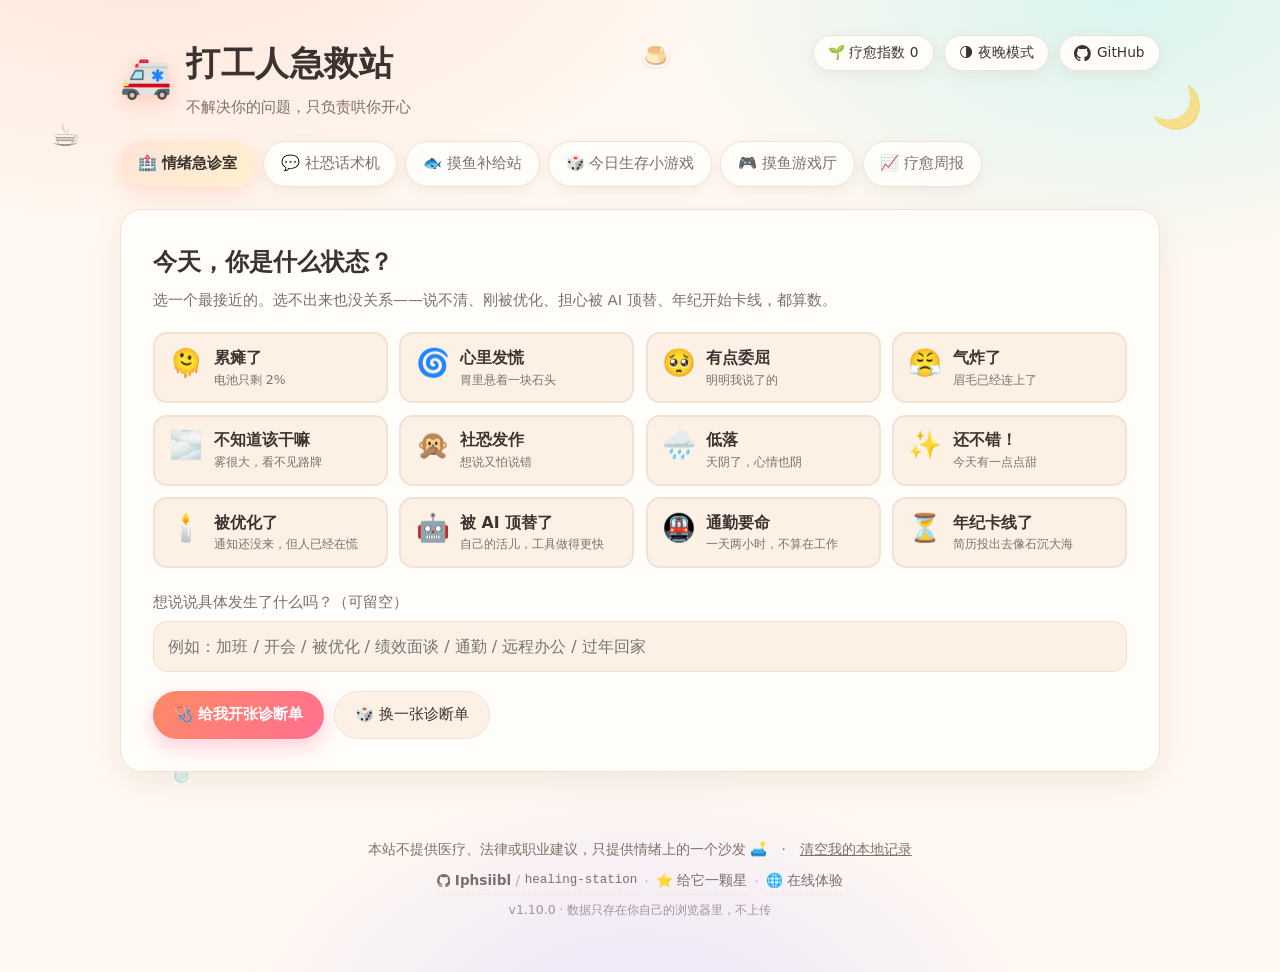
==== commit 8fe8166f: "feat: v1.10.0 内容扩充第五轮 —— 疗愈周报扩容（连续天数 / 热力日历 / 6 枚徽章 / 周月切换 / 3 种分享模板）+ 全站终审" ====
--- a/healing-station/index.html
+++ b/healing-station/index.html
@@ -255,6 +255,11 @@
       <h2 class="card-title">本周，你被哄了几次？</h2>
       <p class="card-hint">所有记录只存在你自己的浏览器里，不上传、不联网。</p>
 
+      <div class="report-switch" role="group" aria-label="统计范围">
+        <button class="switch-btn is-selected" id="reportWeek" type="button" aria-pressed="true">📅 本周</button>
+        <button class="switch-btn" id="reportMonth" type="button" aria-pressed="false">🗓️ 本月</button>
+      </div>
+
       <div class="report-empty" id="reportEmpty" hidden>
         <p class="report-empty-emoji" aria-hidden="true">🫙</p>
         <p>本周还是空的。</p>
@@ -263,11 +268,20 @@
 
       <div class="report-body" id="reportBody">
         <p class="report-summary" id="reportSummary"></p>
+        <div class="streak-card" id="reportStreak"></div>
         <div class="report-stats" id="reportStats"></div>
-        <h4 class="result-sub">📊 近 7 天</h4>
+        <h4 class="result-sub" id="reportChartTitle">📊 近 7 天</h4>
         <div class="report-chart" id="reportChart" role="img" aria-label="近七天使用次数柱状图"></div>
-        <h4 class="result-sub">🏷️ 这周的高频关键词</h4>
+        <h4 class="result-sub">🗓️ 近 30 天</h4>
+        <div class="report-heatmap" id="reportHeatmap" role="img" aria-label="近三十天使用热力日历，越深表示当天来过的次数越多"></div>
+        <h4 class="result-sub">🏅 徽章</h4>
+        <div class="report-badges" id="reportBadges"></div>
+        <h4 class="result-sub" id="reportTagTitle">🏷️ 这周的高频关键词</h4>
         <div class="report-tags" id="reportTags"></div>
+        <h4 class="result-sub">📋 分享模板</h4>
+        <div class="report-share" id="reportShare" role="group" aria-label="分享文案模板"></div>
+        <pre class="report-share-preview" id="reportSharePreview"></pre>
+        <p class="tip">这些数字只是记录，不是对你这个人的评价。断签也不扣分，随时可以重新开始。</p>
         <div class="btn-row">
           <button class="btn primary" type="button" id="reportCopy">📋 复制我的周报</button>
           <button class="btn ghost" type="button" id="reportToClinic">🏥 回到急诊室</button>
@@ -289,7 +303,7 @@
     <span class="gh-dot">·</span>
     <a class="gh-link" href="https://iphsiibl.github.io/healing-station/" target="_blank" rel="noopener noreferrer">🌐 在线体验</a>
   </p>
-  <p class="version">v1.9.0 · 数据只存在你自己的浏览器里，不上传</p>
+  <p class="version">v1.10.0 · 数据只存在你自己的浏览器里，不上传</p>
 </footer>
 
 <div class="boss-screen" id="bossScreen" role="dialog" aria-modal="true" aria-label="正在开会" tabindex="-1" hidden>
@@ -316,6 +330,7 @@
 <script src="assets/js/data-challenges.js"></script>
 <script src="assets/js/data-breath.js"></script>
 <script src="assets/js/data-boss.js"></script>
+<script src="assets/js/data-badges.js"></script>
 <script src="assets/js/engine.js"></script>
 <script src="assets/js/audio.js"></script>
 <script src="games/pixel.js"></script>
--- a/healing-station/assets/styles.css
+++ b/healing-station/assets/styles.css
@@ -624,6 +624,88 @@
 .report-empty p { margin: .2rem 0; }
 .report-empty-emoji { font-size: 2.6rem; line-height: 1.2; }
 
+/* 周 / 月切换 */
+.report-switch {
+  display: inline-flex; gap: .3rem; margin: 0 0 1rem;
+  padding: .25rem; border-radius: 999px;
+  background: var(--cream-2); border: 1px solid var(--line);
+}
+.switch-btn {
+  border: 0; cursor: pointer; font-family: inherit; font-size: .86rem;
+  padding: .35rem .95rem; border-radius: 999px; background: transparent; color: var(--ink-soft);
+  transition: background .2s ease, color .2s ease;
+}
+.switch-btn.is-selected { background: var(--coral); color: #fff; box-shadow: 0 2px 6px rgba(43,36,56,.16); }
+.switch-btn:focus-visible { outline: 3px solid var(--mint); outline-offset: 2px; }
+
+/* 连续天数 */
+.streak-card {
+  display: flex; align-items: center; gap: .6rem;
+  margin: 0 0 1rem; padding: .7rem .95rem;
+  border-radius: var(--radius-sm);
+  background: var(--lilac-soft); border-left: 4px solid var(--lilac);
+}
+.streak-emoji { font-size: 1.35rem; line-height: 1.2; }
+.streak-text { font-size: .92rem; line-height: 1.7; color: var(--ink); }
+
+/* 30 天热力日历 */
+.report-heatmap {
+  display: grid; grid-template-columns: repeat(15, 1fr); gap: .3rem;
+  margin: 0 0 1.1rem;
+}
+.heat-cell {
+  display: block; width: 100%; aspect-ratio: 1 / 1;
+  border-radius: 6px; background: var(--cream-2);
+  border: 1px solid var(--line);
+}
+.heat-cell.lv1 { background: var(--mint-soft); }
+.heat-cell.lv2 { background: var(--mint); }
+.heat-cell.lv3 { background: var(--lilac); }
+.heat-cell.lv4 { background: var(--coral); }
+.heat-cell:focus-visible { outline: 3px solid var(--mint); outline-offset: 2px; }
+
+/* 徽章 */
+.report-badges {
+  display: grid; grid-template-columns: repeat(auto-fit, minmax(150px, 1fr));
+  gap: .55rem; margin-bottom: 1.1rem;
+}
+.badge-card {
+  display: flex; flex-direction: column; gap: .2rem;
+  padding: .7rem .8rem; border-radius: var(--radius-sm);
+  background: var(--cream-2); border: 1px dashed var(--line);
+  opacity: .72;
+}
+.badge-card.is-unlocked {
+  opacity: 1; background: var(--butter-soft); border-style: solid; border-color: var(--butter);
+}
+.badge-emoji { font-size: 1.25rem; line-height: 1.2; }
+.badge-name { font-size: .92rem; font-weight: 700; color: var(--ink); }
+.badge-desc { font-size: .78rem; line-height: 1.6; color: var(--ink-soft); }
+
+/* 分享模板 */
+.report-share { display: flex; flex-wrap: wrap; gap: .4rem; margin-bottom: .6rem; }
+.share-btn {
+  border: 1px solid var(--line); background: var(--cream-2); cursor: pointer;
+  font-family: inherit; font-size: .84rem; color: var(--ink-soft);
+  padding: .35rem .9rem; border-radius: 999px;
+  transition: background .2s ease, color .2s ease;
+}
+.share-btn.is-selected { background: var(--mint); border-color: var(--mint); color: #fff; }
+.share-btn:focus-visible { outline: 3px solid var(--coral); outline-offset: 2px; }
+.report-share-preview {
+  margin: 0 0 1rem; padding: .8rem .9rem;
+  background: var(--cream-2); border: 1px solid var(--line); border-radius: var(--radius-sm);
+  font-family: ui-monospace, SFMono-Regular, Menlo, Consolas, monospace;
+  font-size: .78rem; line-height: 1.75; color: var(--ink-soft);
+  white-space: pre-wrap; word-break: break-word;
+}
+
+/* 30 天柱状图：格子更密 */
+.report-chart.is-wide { grid-template-columns: repeat(30, 1fr); gap: .18rem; }
+.report-chart.is-wide .report-col-label { font-size: .5rem; }
+.report-chart.is-wide .report-col-n { font-size: .52rem; }
+.report-chart.is-wide .report-bar { border-radius: 3px 3px 0 0; }
+
 /* ---------- 记忆上次的心情 ---------- */
 .welcome-back {
   display: flex; align-items: center; gap: .6rem; flex-wrap: wrap;
@@ -668,4 +750,13 @@
   .story-tab { padding: .42rem .7rem; gap: .4rem; }
   .story-tab-min { display: none; }
   .challenge-card { padding: .85rem .9rem; }
-}
+  /* 窄屏：伪装页表格改成固定列宽 + 自动换行，避免把页面撑宽 */
+  .boss-doc { padding: 1rem .85rem; }
+  .boss-table { table-layout: fixed; font-size: .8rem; }
+  .boss-table th, .boss-table td { padding: .4rem .45rem; word-break: break-word; }
+  /* 窄屏：热力日历改成 10 列 3 行，格子不至于太小 */
+  .report-heatmap { grid-template-columns: repeat(10, 1fr); }
+  /* 窄屏：30 天柱状图只留柱子，日期标签藏起来（悬停/读屏仍有提示） */
+  .report-chart.is-wide { gap: .1rem; }
+  .report-chart.is-wide .report-col-label { display: none; }
+}
